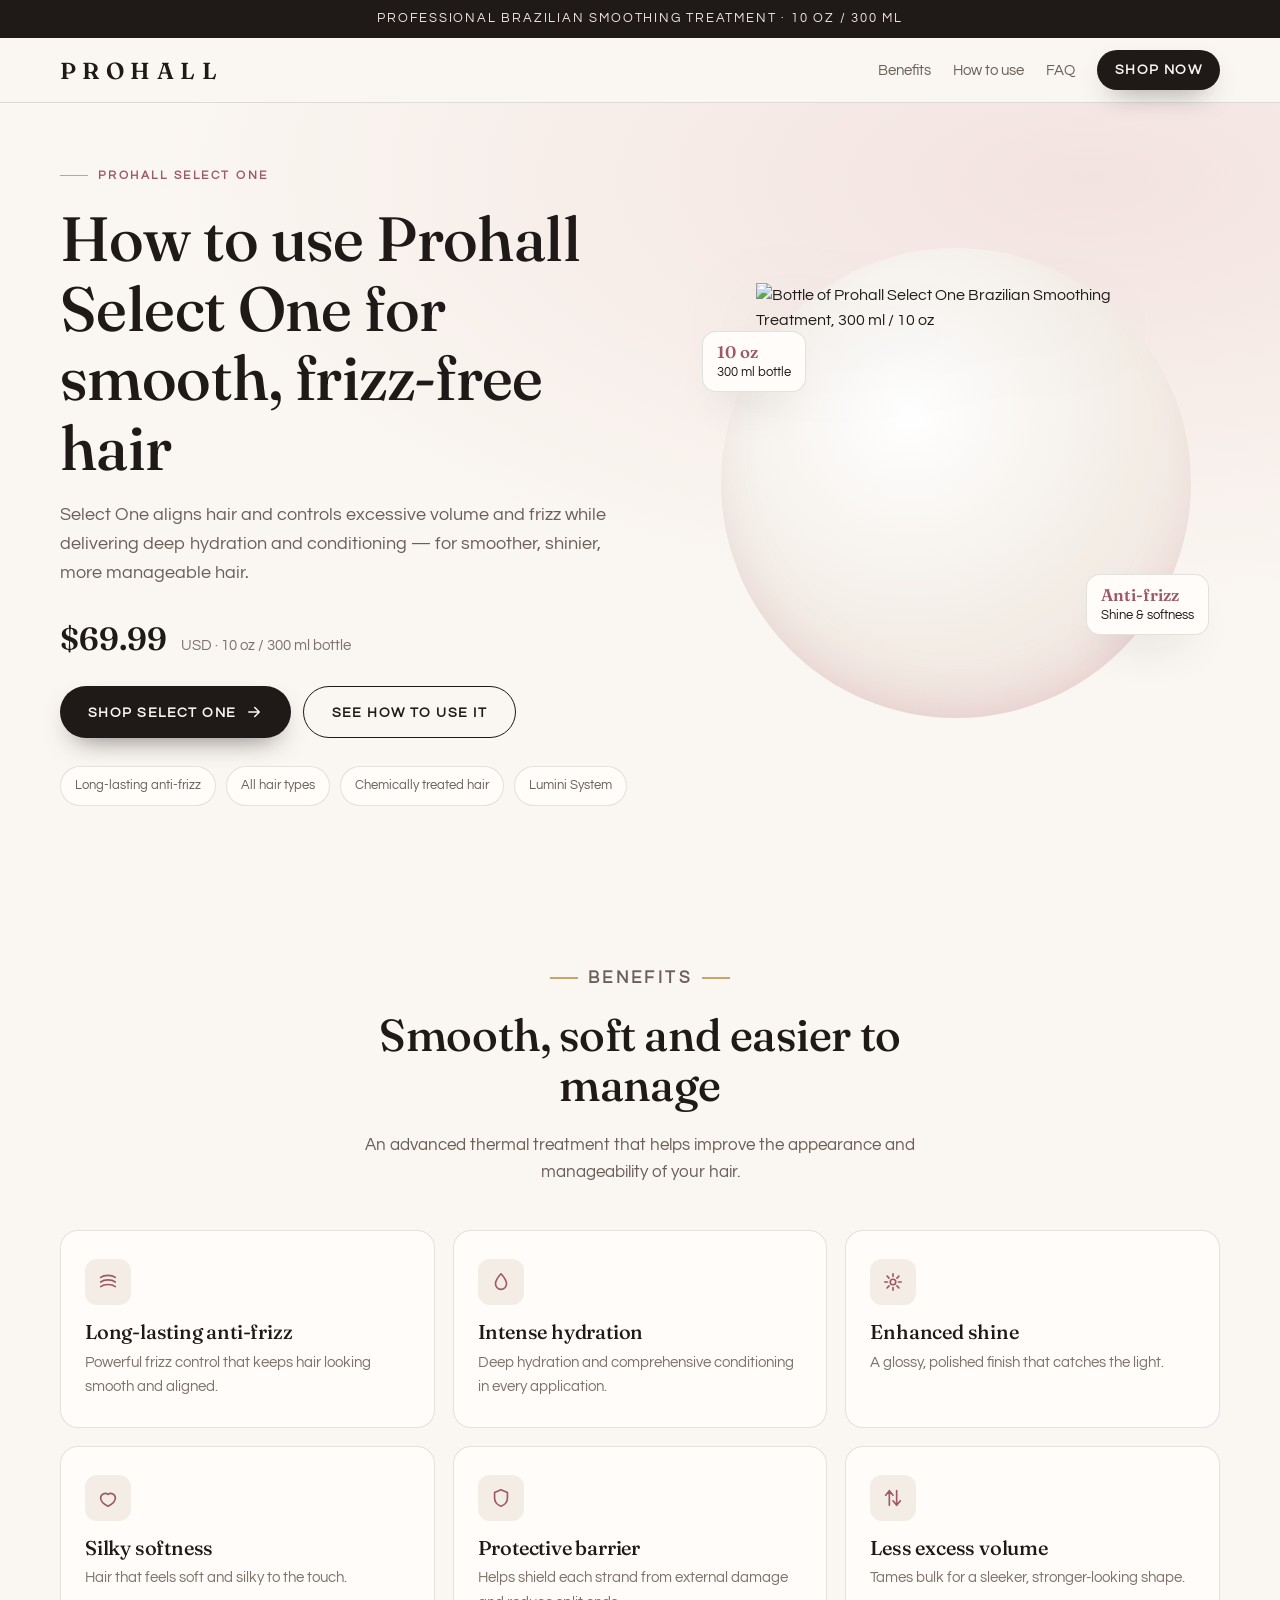
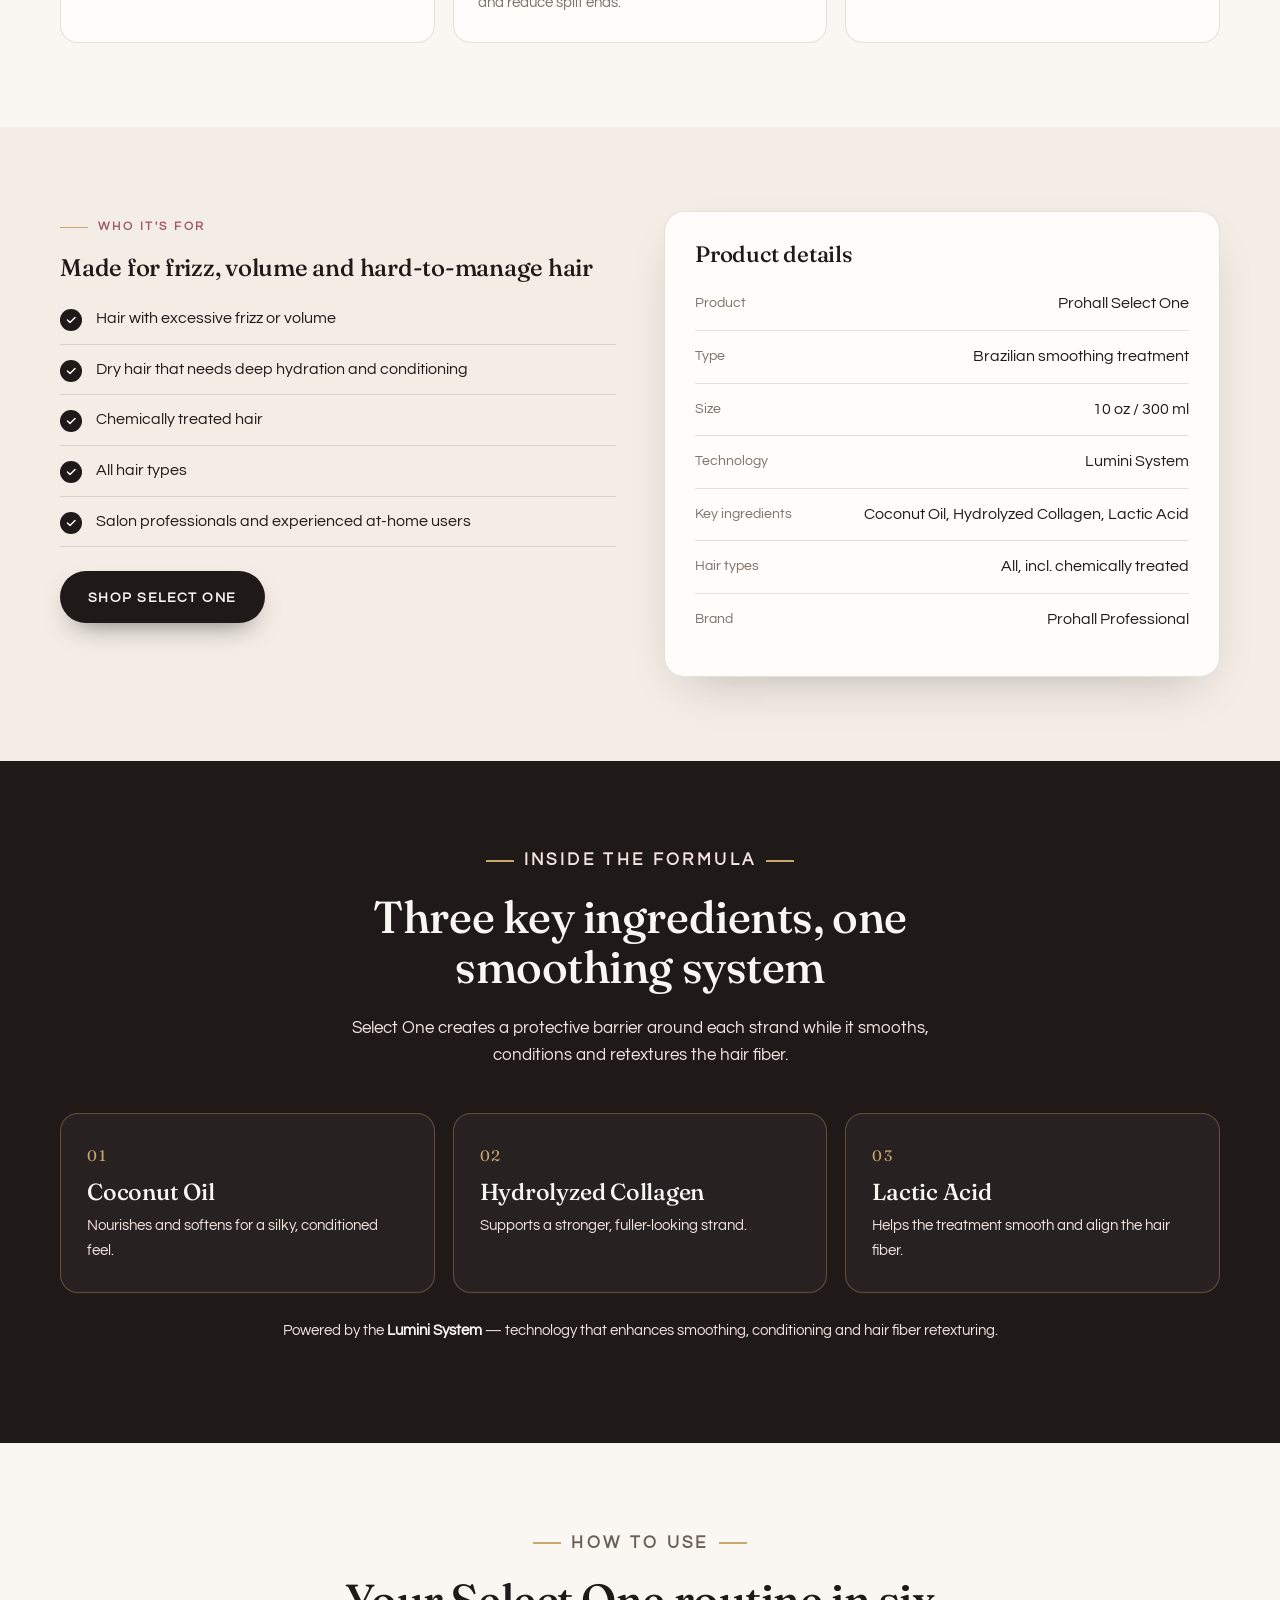
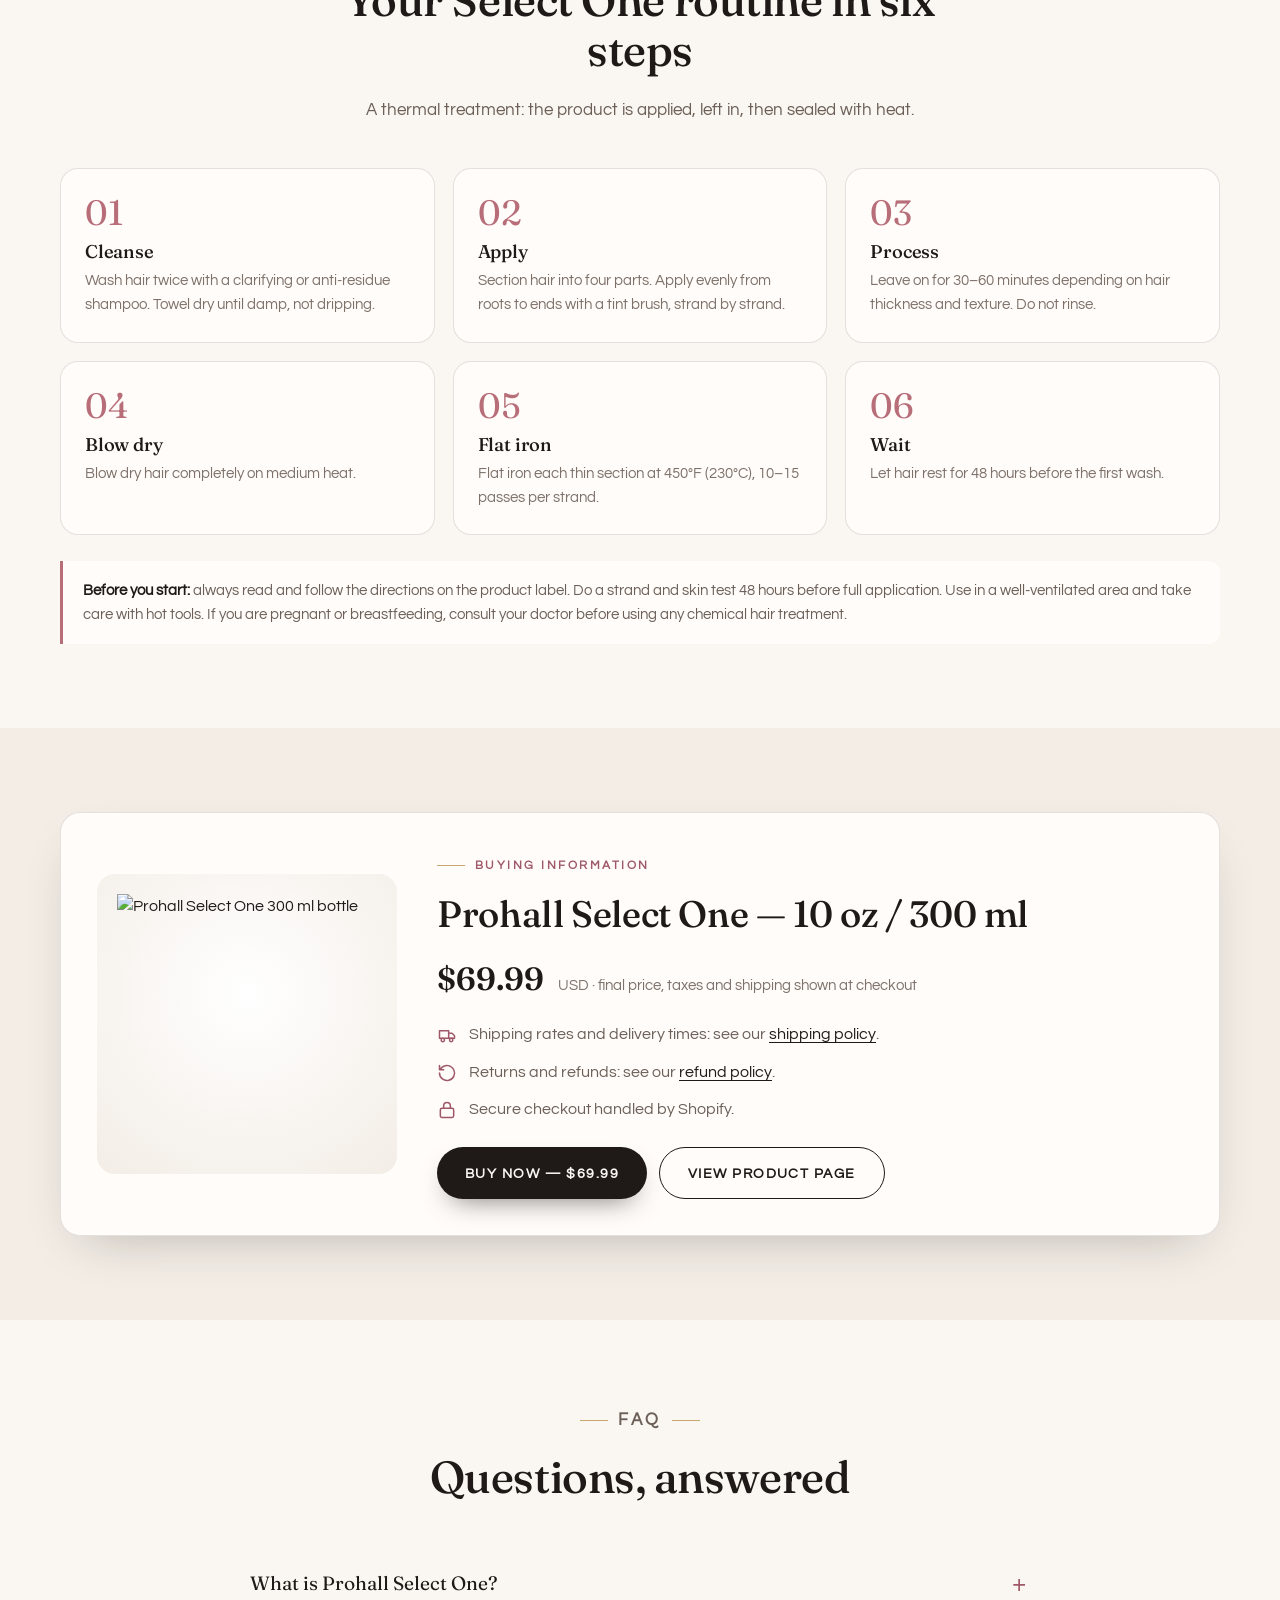
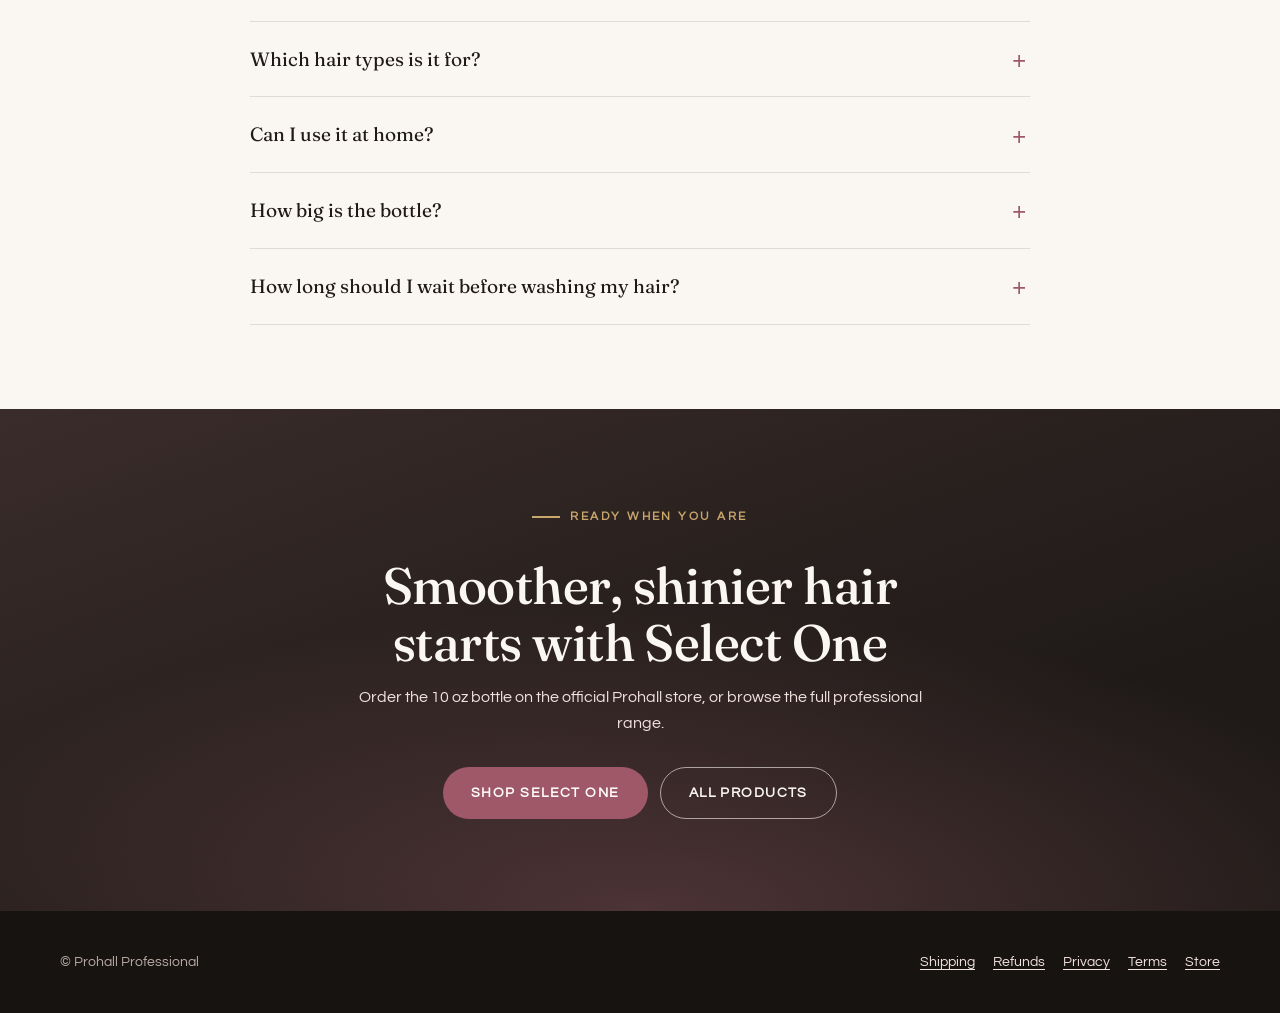
==== select-one/v1/b/index.html @ 4e87264a "Add Prohall Select One A/B landing pages (v1) Co-Authored-By: Claude Opus 5.5 <noreply@anthropic.com" ====
<!doctype html>
<html lang="en">
<head>
  <meta charset="utf-8">
  <meta name="viewport" content="width=device-width, initial-scale=1">
  <!-- VERSION B — headline test. Only the <title> and <h1> differ from version A. -->
  <title>How to Use Prohall Select One | Brazilian Smoothing Treatment 10 oz</title>
  <meta name="description" content="Prohall Select One Brazilian Smoothing Treatment 10 oz (300 ml). Controls frizz and excess volume with deep hydration. Suitable for all hair types, including chemically treated hair.">
  <meta name="robots" content="noindex">
  <link rel="preconnect" href="https://fonts.googleapis.com">
  <link rel="preconnect" href="https://fonts.gstatic.com" crossorigin>
  <link rel="stylesheet" href="https://fonts.googleapis.com/css2?family=Fraunces:ital,opsz,wght@0,9..144,400..700;1,9..144,400..700&family=Questrial&display=swap">
  <link rel="preload" as="image" href="https://cdn.shopify.com/s/files/1/0581/4065/5793/files/select-one-300ml-02.png?v=1778501764&width=900">
  <link rel="stylesheet" href="/select-one/v1/assets/styles.css">
</head>
<body>
  <a class="skip" href="#main">Skip to content</a>

  <div class="announce">Professional Brazilian smoothing treatment &middot; 10 oz / 300 ml</div>

  <header class="site-header">
    <div class="wrap">
      <span class="logo" aria-label="Prohall">PROHALL</span>
      <nav class="header-links" aria-label="Page">
        <a class="hide-sm" href="#benefits">Benefits</a>
        <a class="hide-sm" href="#how-to-use">How to use</a>
        <a class="hide-sm" href="#faq">FAQ</a>
        <a class="btn btn-primary" href="https://shop.prohall.ai/products/prohall-select-one">Shop now</a>
      </nav>
    </div>
  </header>

  <main id="main">

    <!-- ============ HERO ============ -->
    <section class="hero" aria-labelledby="hero-title">
      <div class="wrap hero-grid">
        <div>
          <p class="eyebrow">Prohall Select One</p>
          <h1 id="hero-title">How to use Prohall Select One for smooth, frizz-free hair</h1>
          <p class="hero-lede">Select One aligns hair and controls excessive volume and frizz while delivering deep hydration and conditioning — for smoother, shinier, more manageable hair.</p>

          <div class="price-row">
            <span class="price">$69.99</span>
            <span class="price-note">USD &middot; 10 oz / 300 ml bottle</span>
          </div>

          <div class="cta-row">
            <a class="btn btn-primary" href="https://shop.prohall.ai/products/prohall-select-one">
              Shop Select One
              <svg viewBox="0 0 24 24" fill="none" stroke="currentColor" stroke-width="2" stroke-linecap="round" stroke-linejoin="round" aria-hidden="true"><path d="M5 12h14M13 6l6 6-6 6"/></svg>
            </a>
            <a class="btn btn-ghost" href="#how-to-use">See how to use it</a>
          </div>

          <ul class="chips" aria-label="Product highlights">
            <li>Long-lasting anti-frizz</li>
            <li>All hair types</li>
            <li>Chemically treated hair</li>
            <li>Lumini System</li>
          </ul>
        </div>

        <div class="hero-visual">
          <div class="halo" aria-hidden="true"></div>
          <img src="https://cdn.shopify.com/s/files/1/0581/4065/5793/files/select-one-300ml-02.png?v=1778501764&width=900"
               width="800" height="800"
               alt="Bottle of Prohall Select One Brazilian Smoothing Treatment, 300 ml / 10 oz">
          <div class="float-tag t1" aria-hidden="true"><strong>10 oz</strong>300 ml bottle</div>
          <div class="float-tag t2" aria-hidden="true"><strong>Anti-frizz</strong>Shine &amp; softness</div>
        </div>
      </div>
    </section>

    <!-- ============ BENEFITS ============ -->
    <section class="section" id="benefits" aria-labelledby="benefits-title">
      <div class="wrap">
        <div class="section-head center">
          <p class="eyebrow">Benefits</p>
          <h2 id="benefits-title">Smooth, soft and easier to manage</h2>
          <p>An advanced thermal treatment that helps improve the appearance and manageability of your hair.</p>
        </div>

        <div class="benefits">
          <article class="benefit">
            <div class="icon"><svg viewBox="0 0 24 24" fill="none" stroke="currentColor" stroke-width="1.8" stroke-linecap="round" stroke-linejoin="round" aria-hidden="true"><path d="M4 7c4-3 12-3 16 0M4 12c4-3 12-3 16 0M4 17c4-3 12-3 16 0"/></svg></div>
            <h3>Long-lasting anti-frizz</h3>
            <p>Powerful frizz control that keeps hair looking smooth and aligned.</p>
          </article>
          <article class="benefit">
            <div class="icon"><svg viewBox="0 0 24 24" fill="none" stroke="currentColor" stroke-width="1.8" stroke-linecap="round" stroke-linejoin="round" aria-hidden="true"><path d="M12 3s6 6.5 6 11a6 6 0 0 1-12 0c0-4.5 6-11 6-11z"/></svg></div>
            <h3>Intense hydration</h3>
            <p>Deep hydration and comprehensive conditioning in every application.</p>
          </article>
          <article class="benefit">
            <div class="icon"><svg viewBox="0 0 24 24" fill="none" stroke="currentColor" stroke-width="1.8" stroke-linecap="round" stroke-linejoin="round" aria-hidden="true"><path d="M12 3v3M12 18v3M3 12h3M18 12h3M5.6 5.6l2.1 2.1M16.3 16.3l2.1 2.1M5.6 18.4l2.1-2.1M16.3 7.7l2.1-2.1"/><circle cx="12" cy="12" r="3"/></svg></div>
            <h3>Enhanced shine</h3>
            <p>A glossy, polished finish that catches the light.</p>
          </article>
          <article class="benefit">
            <div class="icon"><svg viewBox="0 0 24 24" fill="none" stroke="currentColor" stroke-width="1.8" stroke-linecap="round" stroke-linejoin="round" aria-hidden="true"><path d="M20 12c0 5-8 9-8 9s-8-4-8-9a5 5 0 0 1 8-4 5 5 0 0 1 8 4z"/></svg></div>
            <h3>Silky softness</h3>
            <p>Hair that feels soft and silky to the touch.</p>
          </article>
          <article class="benefit">
            <div class="icon"><svg viewBox="0 0 24 24" fill="none" stroke="currentColor" stroke-width="1.8" stroke-linecap="round" stroke-linejoin="round" aria-hidden="true"><path d="M12 3l7 3v6c0 4.5-3 7.5-7 9-4-1.5-7-4.5-7-9V6z"/></svg></div>
            <h3>Protective barrier</h3>
            <p>Helps shield each strand from external damage and reduce split ends.</p>
          </article>
          <article class="benefit">
            <div class="icon"><svg viewBox="0 0 24 24" fill="none" stroke="currentColor" stroke-width="1.8" stroke-linecap="round" stroke-linejoin="round" aria-hidden="true"><path d="M8 4v16M16 4v16M4 9l4-5 4 5M12 15l4 5 4-5"/></svg></div>
            <h3>Less excess volume</h3>
            <p>Tames bulk for a sleeker, stronger-looking shape.</p>
          </article>
        </div>
      </div>
    </section>

    <!-- ============ WHO IT'S FOR + SPEC ============ -->
    <section class="section section-alt" id="details" aria-labelledby="details-title">
      <div class="wrap split">
        <div>
          <p class="eyebrow">Who it's for</p>
          <h2 id="details-title">Made for frizz, volume and hard-to-manage hair</h2>
          <ul class="ticks">
            <li>Hair with excessive frizz or volume</li>
            <li>Dry hair that needs deep hydration and conditioning</li>
            <li>Chemically treated hair</li>
            <li>All hair types</li>
            <li>Salon professionals and experienced at-home users</li>
          </ul>
          <a class="btn btn-primary" href="https://shop.prohall.ai/products/prohall-select-one">Shop Select One</a>
        </div>

        <aside class="spec" aria-label="Product details">
          <h3>Product details</h3>
          <dl>
            <dt>Product</dt><dd>Prohall Select One</dd>
            <dt>Type</dt><dd>Brazilian smoothing treatment</dd>
            <dt>Size</dt><dd>10 oz / 300 ml</dd>
            <dt>Technology</dt><dd>Lumini System</dd>
            <dt>Key ingredients</dt><dd>Coconut Oil, Hydrolyzed Collagen, Lactic Acid</dd>
            <dt>Hair types</dt><dd>All, incl. chemically treated</dd>
            <dt>Brand</dt><dd>Prohall Professional</dd>
          </dl>
        </aside>
      </div>
    </section>

    <!-- ============ INGREDIENTS ============ -->
    <section class="section section-dark" id="ingredients" aria-labelledby="ingredients-title">
      <div class="wrap">
        <div class="section-head center">
          <p class="eyebrow">Inside the formula</p>
          <h2 id="ingredients-title">Three key ingredients, one smoothing system</h2>
          <p>Select One creates a protective barrier around each strand while it smooths, conditions and retextures the hair fiber.</p>
        </div>
        <div class="ingredients">
          <article class="ingredient">
            <span class="num">01</span>
            <h3>Coconut Oil</h3>
            <p>Nourishes and softens for a silky, conditioned feel.</p>
          </article>
          <article class="ingredient">
            <span class="num">02</span>
            <h3>Hydrolyzed Collagen</h3>
            <p>Supports a stronger, fuller-looking strand.</p>
          </article>
          <article class="ingredient">
            <span class="num">03</span>
            <h3>Lactic Acid</h3>
            <p>Helps the treatment smooth and align the hair fiber.</p>
          </article>
        </div>
        <p class="lumini">Powered by the <strong>Lumini System</strong> — technology that enhances smoothing, conditioning and hair fiber retexturing.</p>
      </div>
    </section>

    <!-- ============ HOW TO USE ============ -->
    <section class="section" id="how-to-use" aria-labelledby="howto-title">
      <div class="wrap">
        <div class="section-head center">
          <p class="eyebrow">How to use</p>
          <h2 id="howto-title">Your Select One routine in six steps</h2>
          <p>A thermal treatment: the product is applied, left in, then sealed with heat.</p>
        </div>
        <ol class="steps">
          <li><h3>Cleanse</h3><p>Wash hair twice with a clarifying or anti-residue shampoo. Towel dry until damp, not dripping.</p></li>
          <li><h3>Apply</h3><p>Section hair into four parts. Apply evenly from roots to ends with a tint brush, strand by strand.</p></li>
          <li><h3>Process</h3><p>Leave on for 30–60 minutes depending on hair thickness and texture. Do not rinse.</p></li>
          <li><h3>Blow dry</h3><p>Blow dry hair completely on medium heat.</p></li>
          <li><h3>Flat iron</h3><p>Flat iron each thin section at 450°F (230°C), 10–15 passes per strand.</p></li>
          <li><h3>Wait</h3><p>Let hair rest for 48 hours before the first wash.</p></li>
        </ol>
        <div class="note">
          <strong>Before you start:</strong> always read and follow the directions on the product label. Do a strand and skin test 48 hours before full application. Use in a well-ventilated area and take care with hot tools. If you are pregnant or breastfeeding, consult your doctor before using any chemical hair treatment.
        </div>
      </div>
    </section>

    <!-- ============ BUYING INFORMATION ============ -->
    <section class="section section-alt" id="buy" aria-labelledby="buy-title">
      <div class="wrap">
        <div class="buy-card">
          <div class="pack">
            <img src="https://cdn.shopify.com/s/files/1/0581/4065/5793/files/select-one-300ml-02.png?v=1778501764&width=600"
                 width="600" height="600" loading="lazy"
                 alt="Prohall Select One 300 ml bottle">
          </div>
          <div>
            <p class="eyebrow">Buying information</p>
            <h2 id="buy-title">Prohall Select One — 10 oz / 300 ml</h2>
            <div class="price-row" style="margin:6px 0 4px">
              <span class="price">$69.99</span>
              <span class="price-note">USD &middot; final price, taxes and shipping shown at checkout</span>
            </div>
            <ul class="info-list">
              <li>
                <svg viewBox="0 0 24 24" fill="none" stroke="currentColor" stroke-width="1.8" stroke-linecap="round" stroke-linejoin="round" aria-hidden="true"><path d="M3 7h11v9H3zM14 10h4l3 3v3h-7"/><circle cx="7" cy="18" r="2"/><circle cx="17" cy="18" r="2"/></svg>
                <span>Shipping rates and delivery times: see our <a href="https://shop.prohall.ai/policies/shipping-policy">shipping policy</a>.</span>
              </li>
              <li>
                <svg viewBox="0 0 24 24" fill="none" stroke="currentColor" stroke-width="1.8" stroke-linecap="round" stroke-linejoin="round" aria-hidden="true"><path d="M3 12a9 9 0 1 0 3-6.7L3 8M3 3v5h5"/></svg>
                <span>Returns and refunds: see our <a href="https://shop.prohall.ai/policies/refund-policy">refund policy</a>.</span>
              </li>
              <li>
                <svg viewBox="0 0 24 24" fill="none" stroke="currentColor" stroke-width="1.8" stroke-linecap="round" stroke-linejoin="round" aria-hidden="true"><rect x="4" y="10" width="16" height="11" rx="2"/><path d="M8 10V7a4 4 0 0 1 8 0v3"/></svg>
                <span>Secure checkout handled by Shopify.</span>
              </li>
            </ul>
            <div class="cta-row">
              <a class="btn btn-primary" href="https://shop.prohall.ai/cart/44396030230705:1">Buy now — $69.99</a>
              <a class="btn btn-ghost" href="https://shop.prohall.ai/products/prohall-select-one">View product page</a>
            </div>
          </div>
        </div>
      </div>
    </section>

    <!-- ============ FAQ ============ -->
    <section class="section" id="faq" aria-labelledby="faq-title">
      <div class="wrap">
        <div class="section-head center">
          <p class="eyebrow">FAQ</p>
          <h2 id="faq-title">Questions, answered</h2>
        </div>
        <div class="faq">
          <details>
            <summary>What is Prohall Select One?</summary>
            <p>Select One is a professional Brazilian smoothing treatment from Prohall Professional. It aligns hair and controls excessive volume and frizz while delivering deep hydration and conditioning, using the Lumini System with Coconut Oil, Hydrolyzed Collagen and Lactic Acid.</p>
          </details>
          <details>
            <summary>Which hair types is it for?</summary>
            <p>Select One is suitable for all hair types, including chemically treated hair.</p>
          </details>
          <details>
            <summary>Can I use it at home?</summary>
            <p>Select One is designed for salon professionals, and it can also be applied at home with proper technique. Follow the label directions carefully and use a flat iron you are comfortable with.</p>
          </details>
          <details>
            <summary>How big is the bottle?</summary>
            <p>Each bottle contains 10 oz (300 ml).</p>
          </details>
          <details>
            <summary>How long should I wait before washing my hair?</summary>
            <p>Let your hair rest for 48 hours after the treatment before the first wash.</p>
          </details>
        </div>
      </div>
    </section>

    <!-- ============ FINAL ACTION ============ -->
    <section class="final" aria-labelledby="final-title">
      <div class="wrap">
        <p class="eyebrow">Ready when you are</p>
        <h2 id="final-title">Smoother, shinier hair starts with Select One</h2>
        <p>Order the 10 oz bottle on the official Prohall store, or browse the full professional range.</p>
        <div class="cta-row">
          <a class="btn btn-gold" href="https://shop.prohall.ai/products/prohall-select-one">Shop Select One</a>
          <a class="btn btn-ghost" href="https://shop.prohall.ai/collections/all">All products</a>
        </div>
      </div>
    </section>
  </main>

  <footer class="site-footer">
    <div class="wrap">
      <span>&copy; Prohall Professional</span>
      <nav aria-label="Store policies">
        <a href="https://shop.prohall.ai/policies/shipping-policy">Shipping</a>
        <a href="https://shop.prohall.ai/policies/refund-policy">Refunds</a>
        <a href="https://shop.prohall.ai/policies/privacy-policy">Privacy</a>
        <a href="https://shop.prohall.ai/policies/terms-of-service">Terms</a>
        <a href="https://shop.prohall.ai/">Store</a>
      </nav>
    </div>
  </footer>

  <div class="sticky-buy">
    <span class="s-name"><strong>Select One</strong>$69.99 &middot; 10 oz</span>
    <a class="btn btn-primary" href="https://shop.prohall.ai/products/prohall-select-one">Shop now</a>
  </div>

  <!-- Split tracking: replace this tag with the EXACT one copied from
       Split -> New run -> Install tracking. Same tag on A and B. -->
  <script defer src="https://YOUR-TOOL-DOMAIN/external-landing.js"
    data-split-experiment="EXPERIMENT-ID-FROM-DASHBOARD"
    data-split-storefront="shop.prohall.ai"></script>
</body>
</html>
---- select-one/v1/assets/styles.css ----
/* Prohall Select One — shared layout for versions A and B.
   Both pages load this same file so only the headline differs. */

:root {
  /* Tokens matched to the live shop.prohall.ai theme ("Blush & Champagne", lux-tokens.css) */
  --ivory: #FAF6F1;      /* --lux-canvas   */
  --cream: #F3EDE6;      /* --lux-canvas-2 */
  --sand: #F3E3E0;       /* --lux-blush    */
  --espresso: #1F1A18;   /* --lux-ink      */
  --cocoa: #6B5F58;      /* --lux-ink-soft */
  --muted: #7d716a;
  --gold: #B76E79;       /* --lux-rose (primary accent) */
  --gold-deep: #9E5867;  /* --lux-rose-deep */
  --champagne: #C9A66B;  /* --lux-gold, used sparingly */
  --line: rgba(31, 26, 24, .12);
  --white: #FFFCF9;      /* --lux-card */
  --radius: 18px;        /* theme card radius */
  --radius-lg: 20px;     /* theme media radius */
  --shadow: 0 20px 50px -24px rgba(31, 26, 24, .3);
  --ease: cubic-bezier(.16, 1, .3, 1);
  --serif: "Fraunces", "Cormorant Garamond", Georgia, "Times New Roman", serif;
  --sans: "Questrial", -apple-system, BlinkMacSystemFont, "Segoe UI", Roboto, Arial, sans-serif;
  --wrap: 1200px;        /* theme page width */
}

*, *::before, *::after { box-sizing: border-box; }
html { scroll-behavior: smooth; -webkit-text-size-adjust: 100%; }
@media (prefers-reduced-motion: reduce) { html { scroll-behavior: auto; } * { transition: none !important; animation: none !important; } }

body {
  margin: 0;
  font-family: var(--sans);
  font-size: 16px;
  line-height: 1.6;
  color: var(--espresso);
  background: var(--ivory);
  -webkit-font-smoothing: antialiased;
}

img { max-width: 100%; height: auto; display: block; }
a { color: inherit; }
h1, h2, h3 { font-family: var(--serif); font-weight: 500; line-height: 1.12; margin: 0 0 .5em; letter-spacing: -.01em; }
p { margin: 0 0 1em; }

.wrap { width: 100%; max-width: var(--wrap); margin: 0 auto; padding: 0 20px; }

.skip { position: absolute; left: -9999px; top: 0; background: var(--espresso); color: var(--white); padding: 10px 16px; z-index: 100; }
.skip:focus { left: 12px; top: 12px; }

:focus-visible { outline: 3px solid var(--gold); outline-offset: 3px; border-radius: 6px; }

/* ---------- Buttons ---------- */
.btn {
  display: inline-flex; align-items: center; justify-content: center; gap: .55em;
  min-height: 52px; padding: 0 28px;
  border-radius: 999px;
  font-weight: 600; font-size: .9rem; letter-spacing: .1em; text-transform: uppercase;
  text-decoration: none;
  transition: transform .35s var(--ease), background-color .35s var(--ease), box-shadow .35s var(--ease), color .35s var(--ease);
}
.btn:hover { transform: translateY(-1px); }
.btn-primary { background: var(--espresso); color: var(--ivory); box-shadow: 0 12px 28px -14px rgba(31, 26, 24, .7); }
.btn-primary:hover { background: var(--gold-deep); }
.btn-ghost { background: transparent; color: var(--espresso); border: 1.5px solid var(--espresso); }
.btn-ghost:hover { background: var(--espresso); color: var(--ivory); }
.btn-gold { background: var(--gold-deep); color: var(--white); }
.btn-gold:hover { background: #874a57; }
.btn svg { width: 18px; height: 18px; flex: none; }

/* ---------- Announcement + header ---------- */
.announce {
  background: var(--espresso); color: var(--sand);
  text-align: center; font-size: .8rem; letter-spacing: .14em; text-transform: uppercase;
  padding: 9px 16px;
}
.site-header { border-bottom: 1px solid var(--line); background: rgba(250, 246, 241, .92); backdrop-filter: blur(8px); position: sticky; top: 0; z-index: 20; }
.site-header .wrap { display: flex; align-items: center; justify-content: space-between; height: 64px; }
.logo { font-family: var(--serif); font-size: 1.45rem; letter-spacing: .28em; text-decoration: none; font-weight: 600; }
.header-links { display: flex; align-items: center; gap: 22px; font-size: .92rem; }
.header-links a { text-decoration: none; color: var(--cocoa); }
.header-links a:hover { color: var(--espresso); text-decoration: underline; text-underline-offset: 4px; }
.header-links .btn { min-height: 40px; padding: 0 18px; font-size: .88rem; color: var(--ivory); }
.header-links .btn:hover { color: var(--ivory); text-decoration: none; }
@media (max-width: 640px) { .header-links .hide-sm { display: none; } }

/* ---------- Hero ---------- */
.hero { position: relative; overflow: hidden; padding: 56px 0 72px; background: radial-gradient(120% 90% at 85% 10%, #F3E3E0 0%, rgba(243, 227, 224, 0) 60%), var(--ivory); }
.hero-grid { display: grid; grid-template-columns: 1.05fr .95fr; gap: 48px; align-items: center; }
.eyebrow { display: inline-flex; align-items: center; gap: 10px; font-size: .78rem; letter-spacing: .2em; text-transform: uppercase; color: var(--gold-deep); font-weight: 600; margin-bottom: 18px; }
.eyebrow::before { content: ""; width: 28px; height: 1.5px; background: var(--champagne); }
.hero h1 { font-size: clamp(2.3rem, 5.2vw, 3.9rem); margin-bottom: 18px; }
.hero h1 em { font-style: italic; color: var(--gold-deep); }
.hero-lede { font-size: 1.12rem; color: var(--cocoa); max-width: 34em; }
.price-row { display: flex; align-items: baseline; gap: 14px; margin: 26px 0 22px; flex-wrap: wrap; }
.price { font-family: var(--serif); font-size: 2rem; font-weight: 600; }
.price-note { color: var(--muted); font-size: .92rem; }
.cta-row { display: flex; flex-wrap: wrap; gap: 12px; }
.chips { list-style: none; padding: 0; margin: 28px 0 0; display: flex; flex-wrap: wrap; gap: 10px; }
.chips li { font-size: .84rem; padding: 8px 14px; border: 1px solid var(--line); border-radius: 999px; background: var(--white); color: var(--cocoa); }

.hero-visual { position: relative; display: grid; place-items: center; }
.hero-visual .halo { position: absolute; width: min(92%, 470px); aspect-ratio: 1; border-radius: 50%; background: radial-gradient(circle at 40% 35%, #fff 0%, var(--cream) 55%, var(--sand) 100%); box-shadow: inset 0 -30px 60px -30px rgba(183, 110, 121, .3); }
.hero-visual img { position: relative; width: min(78%, 400px); filter: drop-shadow(0 30px 40px rgba(31, 26, 24, .25)); }
.float-tag { position: absolute; background: var(--white); border: 1px solid var(--line); border-radius: 14px; padding: 10px 14px; font-size: .82rem; box-shadow: var(--shadow); line-height: 1.3; }
.float-tag strong { display: block; font-family: var(--serif); font-size: 1.05rem; font-weight: 600; color: var(--gold-deep); }
.float-tag.t1 { top: 12%; left: 2%; }
.float-tag.t2 { bottom: 12%; right: 2%; }

@media (max-width: 880px) {
  .hero { padding: 36px 0 56px; }
  .hero-grid { grid-template-columns: 1fr; gap: 36px; }
  .hero-visual { order: -1; min-height: 240px; }
  .hero-visual .halo { width: min(64%, 260px); }
  .hero-visual img { width: min(46%, 200px); }
  .float-tag { padding: 7px 11px; font-size: .74rem; }
  .float-tag strong { font-size: .92rem; }
  .float-tag.t1 { top: 6%; left: 0; }
  .float-tag.t2 { bottom: 6%; right: 0; }
  .hero h1 { font-size: clamp(2rem, 8.4vw, 2.6rem); }
  .announce { font-size: .7rem; letter-spacing: .1em; }
  .cta-row .btn { flex: 1 1 100%; }
}

/* ---------- Sections ---------- */
section { scroll-margin-top: 72px; }
.section { padding: 84px 0; }
.section-alt { background: var(--cream); }
.section-dark { background: var(--espresso); color: var(--ivory); }
.section-head { max-width: 640px; margin-bottom: 44px; }
.section-head.center { margin-left: auto; margin-right: auto; text-align: center; }
.section-head.center .eyebrow::after { content: ""; width: 28px; height: 1.5px; background: var(--champagne); }
.section-dark .eyebrow, .final .eyebrow { color: var(--champagne); }
.section-head h2 { font-size: clamp(1.9rem, 3.8vw, 2.8rem); }
.section-head p { color: var(--cocoa); font-size: 1.05rem; }
.section-dark .section-head p { color: var(--sand); }
@media (max-width: 640px) { .section { padding: 60px 0; } }

/* Benefits */
.benefits { display: grid; grid-template-columns: repeat(3, 1fr); gap: 18px; }
.benefit { background: var(--white); border: 1px solid var(--line); border-radius: var(--radius); padding: 28px 24px; transition: transform .2s ease, box-shadow .2s ease; }
.benefit:hover { transform: translateY(-3px); box-shadow: var(--shadow); }
.benefit .icon { width: 46px; height: 46px; border-radius: 12px; display: grid; place-items: center; background: var(--cream); color: var(--gold-deep); margin-bottom: 16px; }
.benefit .icon svg { width: 22px; height: 22px; }
.benefit h3 { font-size: 1.25rem; margin-bottom: 6px; }
.benefit p { color: var(--muted); margin: 0; font-size: .96rem; }
@media (max-width: 880px) { .benefits { grid-template-columns: 1fr 1fr; } }
@media (max-width: 560px) { .benefits { grid-template-columns: 1fr; } }

/* Who it's for + spec */
.split { display: grid; grid-template-columns: 1fr 1fr; gap: 48px; align-items: start; }
@media (max-width: 880px) { .split { grid-template-columns: 1fr; gap: 32px; } }
.ticks { list-style: none; padding: 0; margin: 0 0 24px; }
.ticks li { position: relative; padding: 12px 0 12px 36px; border-bottom: 1px solid var(--line); }
.ticks li::before { content: ""; position: absolute; left: 0; top: 15px; width: 22px; height: 22px; border-radius: 50%; background: var(--espresso) url("data:image/svg+xml,%3Csvg xmlns='http://www.w3.org/2000/svg' viewBox='0 0 24 24' fill='none' stroke='%23FAF6F1' stroke-width='3' stroke-linecap='round' stroke-linejoin='round'%3E%3Cpath d='M5 12l5 5L20 7'/%3E%3C/svg%3E") center / 12px no-repeat; }
.spec { background: var(--white); border: 1px solid var(--line); border-radius: var(--radius-lg); padding: 30px; box-shadow: var(--shadow); }
.spec h3 { font-size: 1.4rem; }
.spec dl { margin: 0; display: grid; grid-template-columns: auto 1fr; }
.spec dt, .spec dd { padding: 13px 0; border-bottom: 1px solid var(--line); margin: 0; }
.spec dt { color: var(--muted); font-size: .9rem; padding-right: 18px; }
.spec dd { font-weight: 500; text-align: right; }
.spec dl > :nth-last-child(-n+2) { border-bottom: 0; }

/* Ingredients */
.ingredients { display: grid; grid-template-columns: repeat(3, 1fr); gap: 18px; }
.ingredient { border: 1px solid rgba(201, 166, 107, .35); border-radius: var(--radius); padding: 30px 26px; background: rgba(255, 255, 255, .04); }
.ingredient .num { font-family: var(--serif); font-size: .95rem; color: var(--champagne); letter-spacing: .1em; }
.ingredient h3 { font-size: 1.45rem; margin: 10px 0 8px; color: var(--ivory); }
.ingredient p { color: var(--sand); margin: 0; font-size: .96rem; }
.lumini { margin-top: 26px; text-align: center; color: var(--sand); font-size: .95rem; }
.lumini strong { color: var(--ivory); }
@media (max-width: 880px) { .ingredients { grid-template-columns: 1fr; } }

/* Steps */
.steps { list-style: none; counter-reset: step; padding: 0; margin: 0; display: grid; grid-template-columns: repeat(3, 1fr); gap: 18px; }
.steps li { counter-increment: step; background: var(--white); border: 1px solid var(--line); border-radius: var(--radius); padding: 26px 24px 24px; position: relative; }
.steps li::before { content: counter(step, decimal-leading-zero); font-family: var(--serif); font-size: 2.2rem; color: var(--gold); line-height: 1; display: block; margin-bottom: 12px; }
.steps h3 { font-size: 1.15rem; margin-bottom: 6px; }
.steps p { margin: 0; color: var(--muted); font-size: .95rem; }
@media (max-width: 880px) { .steps { grid-template-columns: 1fr 1fr; } }
@media (max-width: 560px) { .steps { grid-template-columns: 1fr; } }
.note { margin-top: 26px; padding: 18px 20px; border-left: 3px solid var(--gold); background: var(--white); border-radius: 0 12px 12px 0; font-size: .92rem; color: var(--cocoa); }
.note strong { color: var(--espresso); }

/* Buying info */
.buy-card { display: grid; grid-template-columns: 300px 1fr; gap: 40px; align-items: center; background: var(--white); border: 1px solid var(--line); border-radius: var(--radius-lg); padding: 36px; box-shadow: var(--shadow); }
.buy-card .pack { background: radial-gradient(circle at 50% 40%, #fff, var(--cream)); border-radius: var(--radius); padding: 20px; }
.buy-card h2 { font-size: clamp(1.7rem, 3vw, 2.3rem); }
.info-list { list-style: none; padding: 0; margin: 18px 0 24px; display: grid; gap: 12px; }
.info-list li { display: flex; gap: 12px; align-items: flex-start; color: var(--cocoa); }
.info-list svg { width: 20px; height: 20px; flex: none; color: var(--gold-deep); margin-top: 3px; }
.info-list a { color: var(--espresso); font-weight: 500; text-underline-offset: 3px; }
@media (max-width: 760px) { .buy-card { grid-template-columns: 1fr; padding: 24px; gap: 20px; } .buy-card .pack { max-width: 240px; margin: 0 auto; } }

/* FAQ */
.faq { max-width: 780px; margin: 0 auto; }
.faq details { border-bottom: 1px solid var(--line); }
.faq summary { list-style: none; cursor: pointer; padding: 22px 40px 22px 0; font-family: var(--serif); font-size: 1.2rem; position: relative; }
.faq summary::-webkit-details-marker { display: none; }
.faq summary::after { content: "+"; position: absolute; right: 4px; top: 50%; transform: translateY(-50%); font-family: var(--sans); font-size: 1.6rem; color: var(--gold-deep); transition: transform .2s ease; }
.faq details[open] summary::after { transform: translateY(-50%) rotate(45deg); }
.faq details p { color: var(--cocoa); padding-bottom: 20px; margin: 0; }

/* Final CTA */
.final { text-align: center; background: linear-gradient(160deg, #3a2c2a 0%, var(--espresso) 70%); color: var(--ivory); padding: 92px 0; position: relative; overflow: hidden; }
.final::before { content: ""; position: absolute; inset: auto -10% -60% -10%; height: 120%; background: radial-gradient(closest-side, rgba(183, 110, 121, .3), transparent); pointer-events: none; }
.final .wrap { position: relative; }
.final h2 { font-size: clamp(2rem, 4.4vw, 3.2rem); max-width: 18ch; margin: 0 auto 14px; }
.final p { color: var(--sand); max-width: 36em; margin: 0 auto 30px; }
.final .cta-row { justify-content: center; }
.final .btn-ghost { color: var(--ivory); border-color: rgba(250, 246, 241, .6); }
.final .btn-ghost:hover { background: var(--ivory); color: var(--espresso); }
@media (max-width: 560px) { .final .cta-row .btn { flex: 1 1 100%; } }

/* Footer */
.site-footer { background: #171311; color: #b9aca5; padding: 40px 0 110px; font-size: .88rem; }
.site-footer .wrap { display: flex; flex-wrap: wrap; justify-content: space-between; gap: 20px; }
.site-footer nav { display: flex; flex-wrap: wrap; gap: 18px; }
.site-footer a { color: #F3E3E0; text-underline-offset: 3px; }
@media (min-width: 881px) { .site-footer { padding-bottom: 40px; } }

/* Sticky mobile buy bar */
.sticky-buy { position: fixed; left: 0; right: 0; bottom: 0; z-index: 30; display: none; align-items: center; gap: 12px; padding: 12px 16px calc(12px + env(safe-area-inset-bottom)); background: rgba(250, 246, 241, .97); border-top: 1px solid var(--line); box-shadow: 0 -10px 30px -18px rgba(31, 26, 24, .4); }
.sticky-buy .s-name { flex: 1; line-height: 1.25; font-size: .9rem; }
.sticky-buy .s-name strong { display: block; font-family: var(--serif); font-size: 1rem; }
.sticky-buy .btn { min-height: 46px; padding: 0 22px; }
@media (max-width: 880px) { .sticky-buy { display: flex; } }
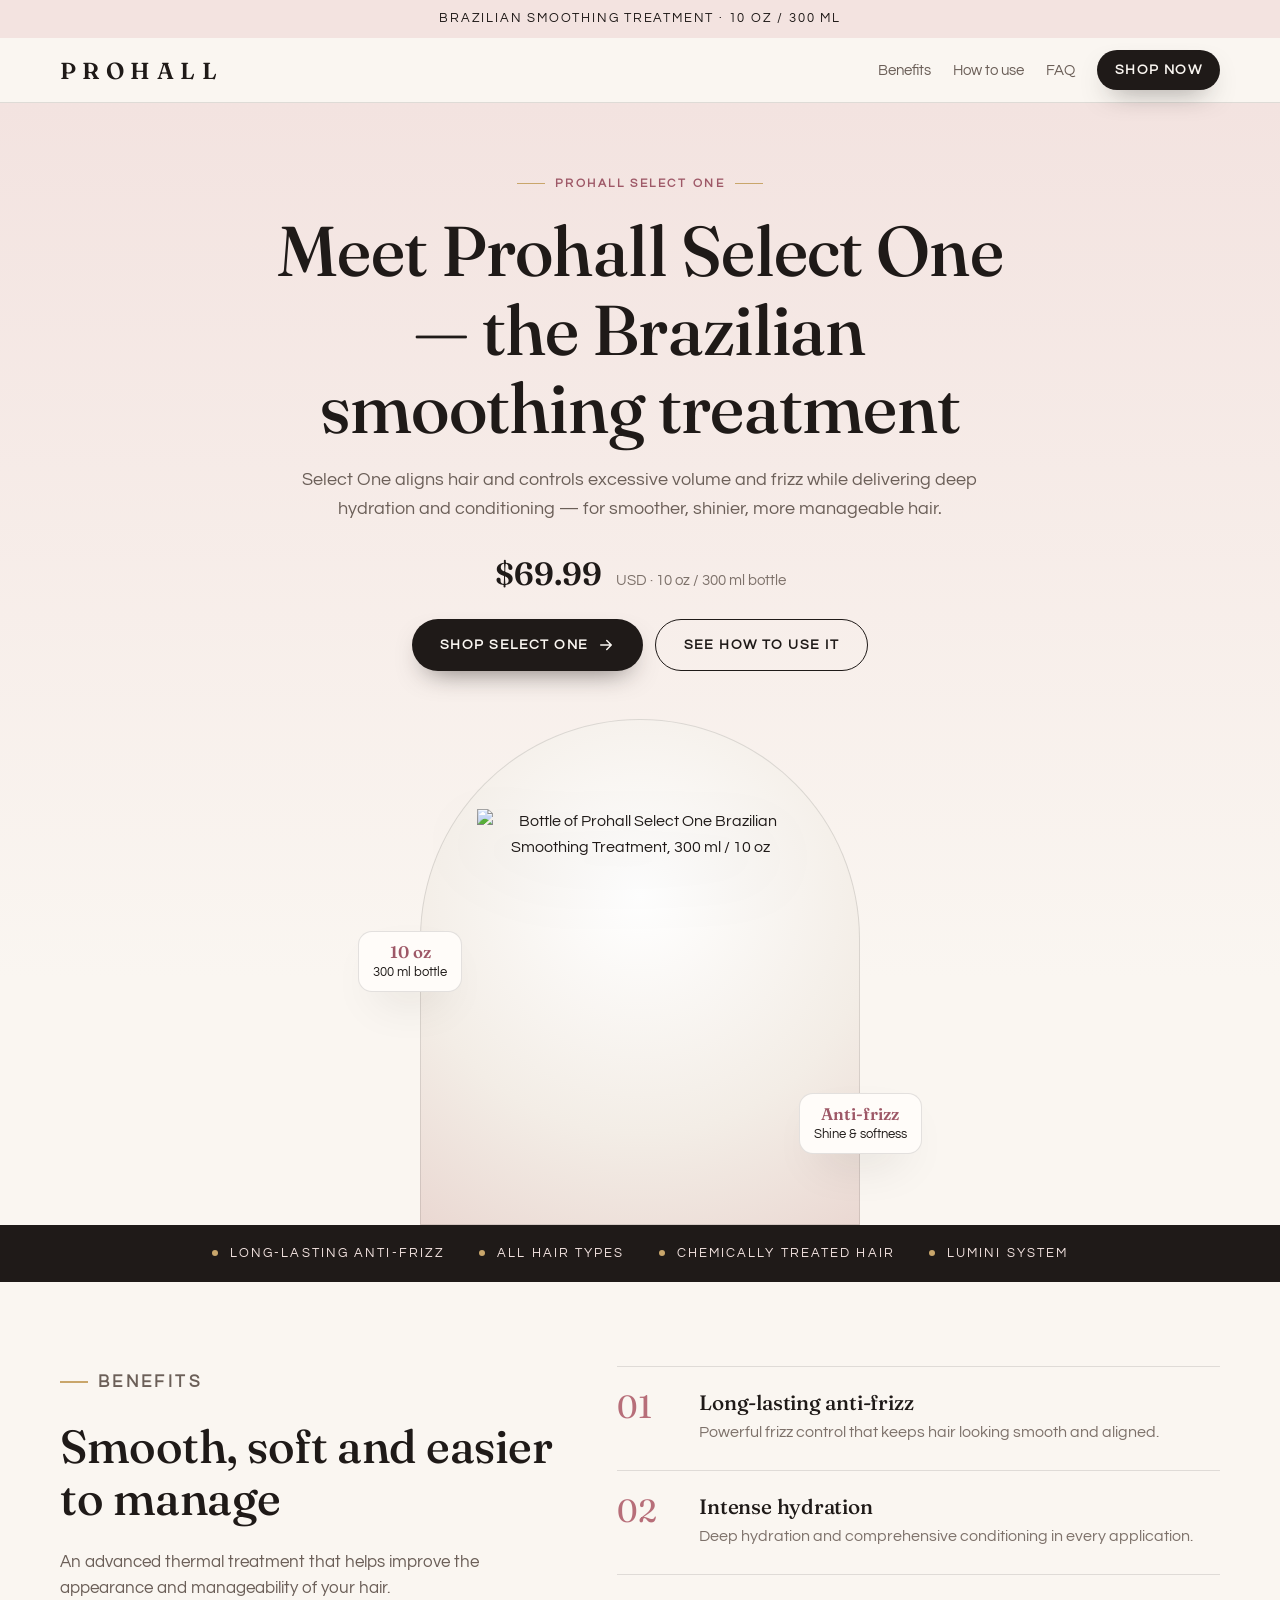
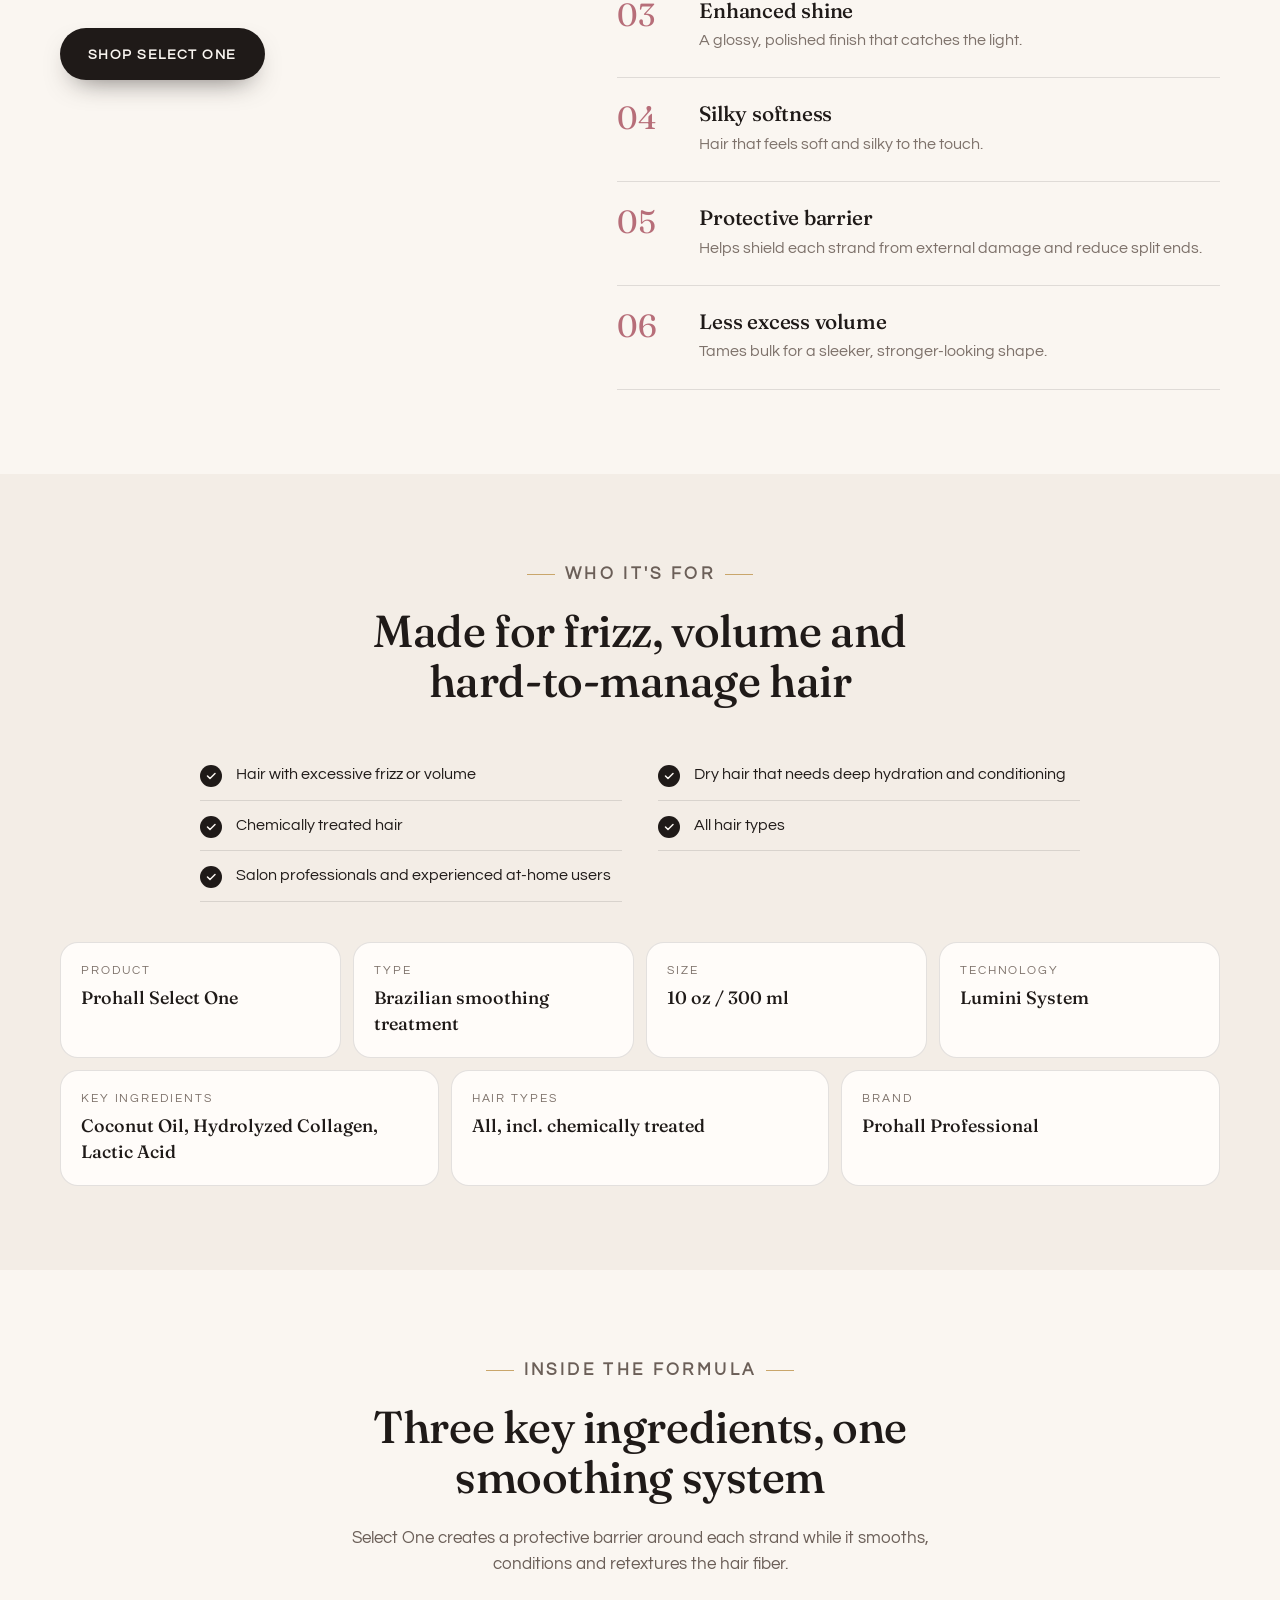
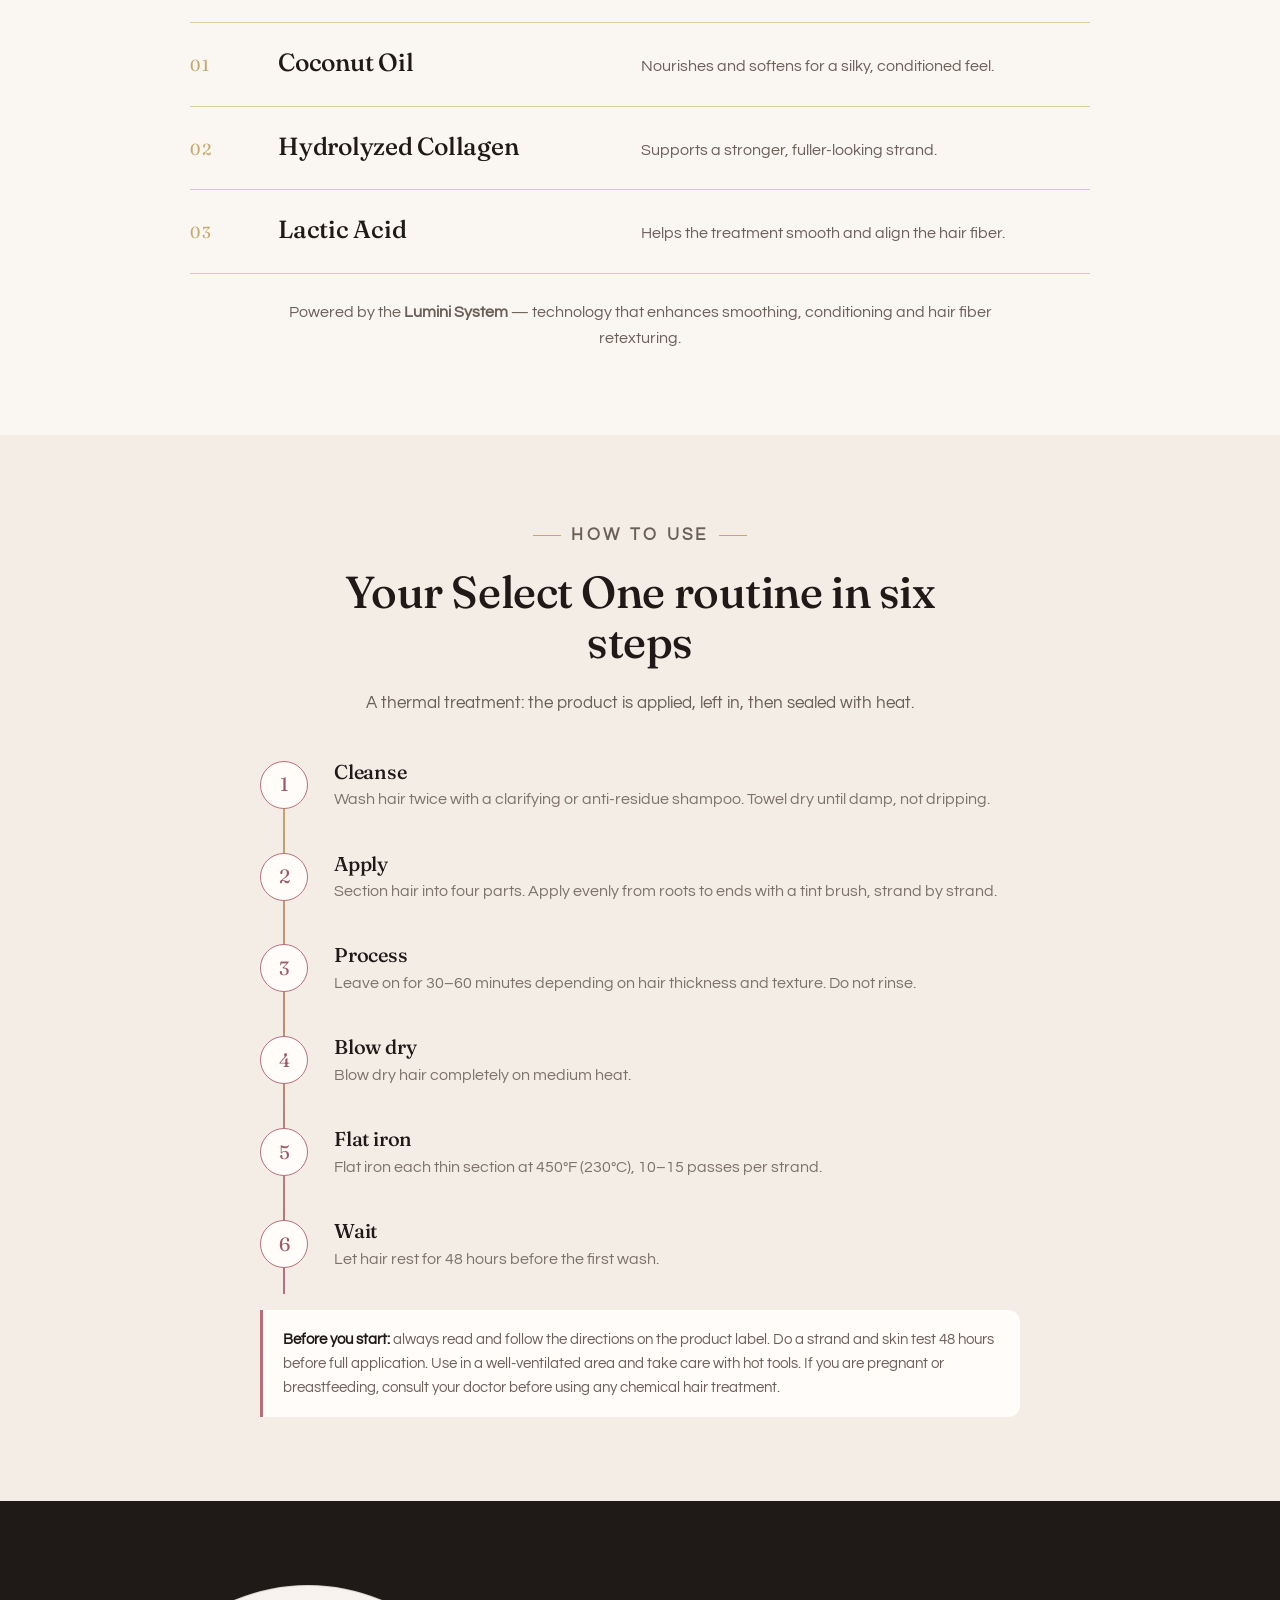
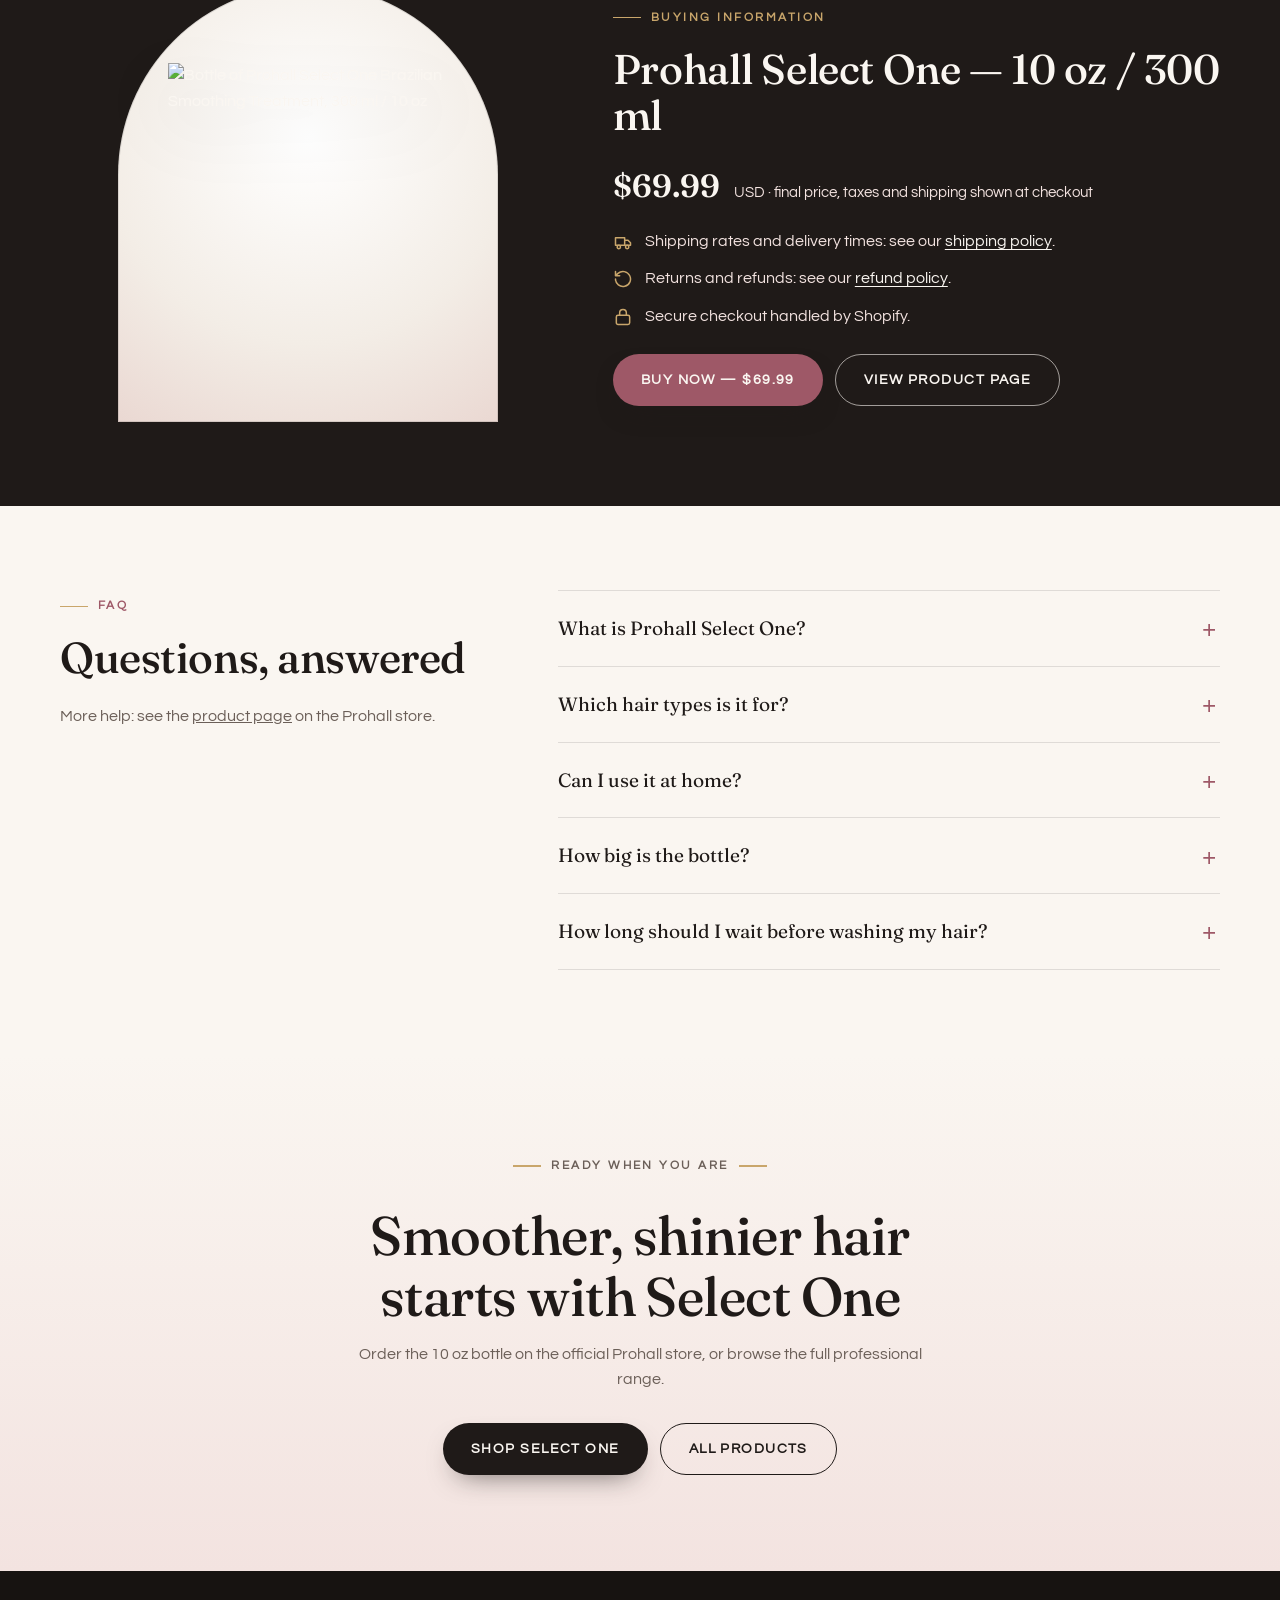
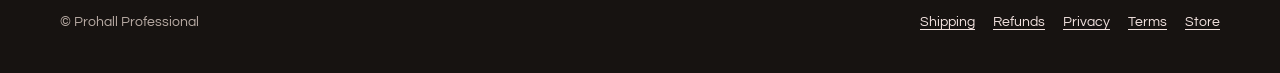
==== commit 44c766d1: "Switch to a layout A/B test with a new editorial design for B Version B now has its own layout (cent" ====
--- a/select-one/v1/b/index.html
+++ b/select-one/v1/b/index.html
@@ -3,20 +3,21 @@
 <head>
   <meta charset="utf-8">
   <meta name="viewport" content="width=device-width, initial-scale=1">
-  <!-- VERSION B — headline test. Only the <title> and <h1> differ from version A. -->
-  <title>How to Use Prohall Select One | Brazilian Smoothing Treatment 10 oz</title>
+  <!-- VERSION B — layout test. Same headline, copy, photos and offer as version A; only the layout differs. -->
+  <title>Meet Prohall Select One | Brazilian Smoothing Treatment 10 oz</title>
   <meta name="description" content="Prohall Select One Brazilian Smoothing Treatment 10 oz (300 ml). Controls frizz and excess volume with deep hydration. Suitable for all hair types, including chemically treated hair.">
   <meta name="robots" content="noindex">
   <link rel="preconnect" href="https://fonts.googleapis.com">
   <link rel="preconnect" href="https://fonts.gstatic.com" crossorigin>
   <link rel="stylesheet" href="https://fonts.googleapis.com/css2?family=Fraunces:ital,opsz,wght@0,9..144,400..700;1,9..144,400..700&family=Questrial&display=swap">
   <link rel="preload" as="image" href="https://cdn.shopify.com/s/files/1/0581/4065/5793/files/select-one-300ml-02.png?v=1778501764&width=900">
-  <link rel="stylesheet" href="/select-one/v1/assets/styles.css">
+  <link rel="stylesheet" href="../assets/styles.css">
+  <link rel="stylesheet" href="../assets/styles-b.css">
 </head>
-<body>
+<body class="b">
   <a class="skip" href="#main">Skip to content</a>
 
-  <div class="announce">Professional Brazilian smoothing treatment &middot; 10 oz / 300 ml</div>
+  <div class="announce b-announce">Brazilian smoothing treatment · 10 oz / 300 ml</div>
 
   <header class="site-header">
     <div class="wrap">
@@ -33,158 +34,103 @@
   <main id="main">
 
     <!-- ============ HERO ============ -->
-    <section class="hero" aria-labelledby="hero-title">
-      <div class="wrap hero-grid">
-        <div>
-          <p class="eyebrow">Prohall Select One</p>
-          <h1 id="hero-title">How to use Prohall Select One for smooth, frizz-free hair</h1>
-          <p class="hero-lede">Select One aligns hair and controls excessive volume and frizz while delivering deep hydration and conditioning — for smoother, shinier, more manageable hair.</p>
-
-          <div class="price-row">
-            <span class="price">$69.99</span>
-            <span class="price-note">USD &middot; 10 oz / 300 ml bottle</span>
-          </div>
-
-          <div class="cta-row">
-            <a class="btn btn-primary" href="https://shop.prohall.ai/products/prohall-select-one">
-              Shop Select One
-              <svg viewBox="0 0 24 24" fill="none" stroke="currentColor" stroke-width="2" stroke-linecap="round" stroke-linejoin="round" aria-hidden="true"><path d="M5 12h14M13 6l6 6-6 6"/></svg>
-            </a>
-            <a class="btn btn-ghost" href="#how-to-use">See how to use it</a>
-          </div>
-
-          <ul class="chips" aria-label="Product highlights">
-            <li>Long-lasting anti-frizz</li>
-            <li>All hair types</li>
-            <li>Chemically treated hair</li>
-            <li>Lumini System</li>
-          </ul>
-        </div>
-
-        <div class="hero-visual">
-          <div class="halo" aria-hidden="true"></div>
-          <img src="https://cdn.shopify.com/s/files/1/0581/4065/5793/files/select-one-300ml-02.png?v=1778501764&width=900"
-               width="800" height="800"
-               alt="Bottle of Prohall Select One Brazilian Smoothing Treatment, 300 ml / 10 oz">
+    <section class="b-hero" aria-labelledby="hero-title">
+      <div class="wrap">
+        <p class="eyebrow">Prohall Select One</p>
+        <h1 id="hero-title">Meet Prohall Select One — the Brazilian smoothing treatment</h1>
+        <p class="hero-lede">Select One aligns hair and controls excessive volume and frizz while delivering deep hydration and conditioning — for smoother, shinier, more manageable hair.</p>
+        <div class="price-row">
+          <span class="price">$69.99</span>
+          <span class="price-note">USD &middot; 10 oz / 300 ml bottle</span>
+        </div>
+        <div class="cta-row">
+          <a class="btn btn-primary" href="https://shop.prohall.ai/products/prohall-select-one">
+            Shop Select One
+            <svg viewBox="0 0 24 24" fill="none" stroke="currentColor" stroke-width="2" stroke-linecap="round" stroke-linejoin="round" aria-hidden="true"><path d="M5 12h14M13 6l6 6-6 6"/></svg>
+          </a>
+          <a class="btn btn-ghost" href="#how-to-use">See how to use it</a>
+        </div>
+        <div class="b-arch">
+          <img src="https://cdn.shopify.com/s/files/1/0581/4065/5793/files/select-one-300ml-02.png?v=1778501764&width=900" width="800" height="800" alt="Bottle of Prohall Select One Brazilian Smoothing Treatment, 300 ml / 10 oz">
           <div class="float-tag t1" aria-hidden="true"><strong>10 oz</strong>300 ml bottle</div>
           <div class="float-tag t2" aria-hidden="true"><strong>Anti-frizz</strong>Shine &amp; softness</div>
         </div>
       </div>
     </section>
+    <div class="b-strip"><ul aria-label="Product highlights"><li>Long-lasting anti-frizz</li><li>All hair types</li><li>Chemically treated hair</li><li>Lumini System</li></ul></div>
 
     <!-- ============ BENEFITS ============ -->
     <section class="section" id="benefits" aria-labelledby="benefits-title">
-      <div class="wrap">
-        <div class="section-head center">
+      <div class="wrap b-benefits">
+        <div class="intro">
           <p class="eyebrow">Benefits</p>
           <h2 id="benefits-title">Smooth, soft and easier to manage</h2>
           <p>An advanced thermal treatment that helps improve the appearance and manageability of your hair.</p>
-        </div>
-
-        <div class="benefits">
-          <article class="benefit">
-            <div class="icon"><svg viewBox="0 0 24 24" fill="none" stroke="currentColor" stroke-width="1.8" stroke-linecap="round" stroke-linejoin="round" aria-hidden="true"><path d="M4 7c4-3 12-3 16 0M4 12c4-3 12-3 16 0M4 17c4-3 12-3 16 0"/></svg></div>
-            <h3>Long-lasting anti-frizz</h3>
-            <p>Powerful frizz control that keeps hair looking smooth and aligned.</p>
-          </article>
-          <article class="benefit">
-            <div class="icon"><svg viewBox="0 0 24 24" fill="none" stroke="currentColor" stroke-width="1.8" stroke-linecap="round" stroke-linejoin="round" aria-hidden="true"><path d="M12 3s6 6.5 6 11a6 6 0 0 1-12 0c0-4.5 6-11 6-11z"/></svg></div>
-            <h3>Intense hydration</h3>
-            <p>Deep hydration and comprehensive conditioning in every application.</p>
-          </article>
-          <article class="benefit">
-            <div class="icon"><svg viewBox="0 0 24 24" fill="none" stroke="currentColor" stroke-width="1.8" stroke-linecap="round" stroke-linejoin="round" aria-hidden="true"><path d="M12 3v3M12 18v3M3 12h3M18 12h3M5.6 5.6l2.1 2.1M16.3 16.3l2.1 2.1M5.6 18.4l2.1-2.1M16.3 7.7l2.1-2.1"/><circle cx="12" cy="12" r="3"/></svg></div>
-            <h3>Enhanced shine</h3>
-            <p>A glossy, polished finish that catches the light.</p>
-          </article>
-          <article class="benefit">
-            <div class="icon"><svg viewBox="0 0 24 24" fill="none" stroke="currentColor" stroke-width="1.8" stroke-linecap="round" stroke-linejoin="round" aria-hidden="true"><path d="M20 12c0 5-8 9-8 9s-8-4-8-9a5 5 0 0 1 8-4 5 5 0 0 1 8 4z"/></svg></div>
-            <h3>Silky softness</h3>
-            <p>Hair that feels soft and silky to the touch.</p>
-          </article>
-          <article class="benefit">
-            <div class="icon"><svg viewBox="0 0 24 24" fill="none" stroke="currentColor" stroke-width="1.8" stroke-linecap="round" stroke-linejoin="round" aria-hidden="true"><path d="M12 3l7 3v6c0 4.5-3 7.5-7 9-4-1.5-7-4.5-7-9V6z"/></svg></div>
-            <h3>Protective barrier</h3>
-            <p>Helps shield each strand from external damage and reduce split ends.</p>
-          </article>
-          <article class="benefit">
-            <div class="icon"><svg viewBox="0 0 24 24" fill="none" stroke="currentColor" stroke-width="1.8" stroke-linecap="round" stroke-linejoin="round" aria-hidden="true"><path d="M8 4v16M16 4v16M4 9l4-5 4 5M12 15l4 5 4-5"/></svg></div>
-            <h3>Less excess volume</h3>
-            <p>Tames bulk for a sleeker, stronger-looking shape.</p>
-          </article>
-        </div>
+          <a class="btn btn-primary" href="https://shop.prohall.ai/products/prohall-select-one">Shop Select One</a>
+        </div>
+        <ol class="b-list">
+            <li><h3>Long-lasting anti-frizz</h3><p>Powerful frizz control that keeps hair looking smooth and aligned.</p></li>
+            <li><h3>Intense hydration</h3><p>Deep hydration and comprehensive conditioning in every application.</p></li>
+            <li><h3>Enhanced shine</h3><p>A glossy, polished finish that catches the light.</p></li>
+            <li><h3>Silky softness</h3><p>Hair that feels soft and silky to the touch.</p></li>
+            <li><h3>Protective barrier</h3><p>Helps shield each strand from external damage and reduce split ends.</p></li>
+            <li><h3>Less excess volume</h3><p>Tames bulk for a sleeker, stronger-looking shape.</p></li>
+        </ol>
       </div>
     </section>
 
     <!-- ============ WHO IT'S FOR + SPEC ============ -->
     <section class="section section-alt" id="details" aria-labelledby="details-title">
-      <div class="wrap split">
-        <div>
-          <p class="eyebrow">Who it's for</p>
+      <div class="wrap b-who">
+        <div class="section-head center">
+          <p class="eyebrow">Who it&#x27;s for</p>
           <h2 id="details-title">Made for frizz, volume and hard-to-manage hair</h2>
-          <ul class="ticks">
-            <li>Hair with excessive frizz or volume</li>
-            <li>Dry hair that needs deep hydration and conditioning</li>
-            <li>Chemically treated hair</li>
-            <li>All hair types</li>
-            <li>Salon professionals and experienced at-home users</li>
-          </ul>
-          <a class="btn btn-primary" href="https://shop.prohall.ai/products/prohall-select-one">Shop Select One</a>
-        </div>
-
-        <aside class="spec" aria-label="Product details">
-          <h3>Product details</h3>
-          <dl>
-            <dt>Product</dt><dd>Prohall Select One</dd>
-            <dt>Type</dt><dd>Brazilian smoothing treatment</dd>
-            <dt>Size</dt><dd>10 oz / 300 ml</dd>
-            <dt>Technology</dt><dd>Lumini System</dd>
-            <dt>Key ingredients</dt><dd>Coconut Oil, Hydrolyzed Collagen, Lactic Acid</dd>
-            <dt>Hair types</dt><dd>All, incl. chemically treated</dd>
-            <dt>Brand</dt><dd>Prohall Professional</dd>
-          </dl>
-        </aside>
-      </div>
-    </section>
-
-    <!-- ============ INGREDIENTS ============ -->
-    <section class="section section-dark" id="ingredients" aria-labelledby="ingredients-title">
+        </div>
+        <ul class="ticks">
+          <li>Hair with excessive frizz or volume</li>
+          <li>Dry hair that needs deep hydration and conditioning</li>
+          <li>Chemically treated hair</li>
+          <li>All hair types</li>
+          <li>Salon professionals and experienced at-home users</li>
+        </ul>
+        <div class="b-tiles" aria-label="Product details">
+          <div class="b-tile"><span>Product</span><strong>Prohall Select One</strong></div>
+          <div class="b-tile"><span>Type</span><strong>Brazilian smoothing treatment</strong></div>
+          <div class="b-tile"><span>Size</span><strong>10 oz / 300 ml</strong></div>
+          <div class="b-tile"><span>Technology</span><strong>Lumini System</strong></div>
+          <div class="b-tile"><span>Key ingredients</span><strong>Coconut Oil, Hydrolyzed Collagen, Lactic Acid</strong></div>
+          <div class="b-tile"><span>Hair types</span><strong>All, incl. chemically treated</strong></div>
+          <div class="b-tile"><span>Brand</span><strong>Prohall Professional</strong></div>
+        </div>
+      </div>
+    </section>
+
+    <!-- ============ FORMULA / KIT ============ -->
+    <section class="section" id="formula" aria-labelledby="formula-title">
       <div class="wrap">
         <div class="section-head center">
           <p class="eyebrow">Inside the formula</p>
-          <h2 id="ingredients-title">Three key ingredients, one smoothing system</h2>
+          <h2 id="formula-title">Three key ingredients, one smoothing system</h2>
           <p>Select One creates a protective barrier around each strand while it smooths, conditions and retextures the hair fiber.</p>
         </div>
-        <div class="ingredients">
-          <article class="ingredient">
-            <span class="num">01</span>
-            <h3>Coconut Oil</h3>
-            <p>Nourishes and softens for a silky, conditioned feel.</p>
-          </article>
-          <article class="ingredient">
-            <span class="num">02</span>
-            <h3>Hydrolyzed Collagen</h3>
-            <p>Supports a stronger, fuller-looking strand.</p>
-          </article>
-          <article class="ingredient">
-            <span class="num">03</span>
-            <h3>Lactic Acid</h3>
-            <p>Helps the treatment smooth and align the hair fiber.</p>
-          </article>
-        </div>
-        <p class="lumini">Powered by the <strong>Lumini System</strong> — technology that enhances smoothing, conditioning and hair fiber retexturing.</p>
+        <div class="b-menu">
+          <article><span class="num">01</span><h3>Coconut Oil</h3><p>Nourishes and softens for a silky, conditioned feel.</p></article>
+          <article><span class="num">02</span><h3>Hydrolyzed Collagen</h3><p>Supports a stronger, fuller-looking strand.</p></article>
+          <article><span class="num">03</span><h3>Lactic Acid</h3><p>Helps the treatment smooth and align the hair fiber.</p></article>
+        </div>
+        <p class="b-foot">Powered by the <strong>Lumini System</strong> — technology that enhances smoothing, conditioning and hair fiber retexturing.</p>
       </div>
     </section>
 
     <!-- ============ HOW TO USE ============ -->
-    <section class="section" id="how-to-use" aria-labelledby="howto-title">
+    <section class="section section-alt" id="how-to-use" aria-labelledby="howto-title">
       <div class="wrap">
         <div class="section-head center">
           <p class="eyebrow">How to use</p>
           <h2 id="howto-title">Your Select One routine in six steps</h2>
           <p>A thermal treatment: the product is applied, left in, then sealed with heat.</p>
         </div>
-        <ol class="steps">
+        <ol class="b-timeline">
           <li><h3>Cleanse</h3><p>Wash hair twice with a clarifying or anti-residue shampoo. Towel dry until damp, not dripping.</p></li>
           <li><h3>Apply</h3><p>Section hair into four parts. Apply evenly from roots to ends with a tint brush, strand by strand.</p></li>
           <li><h3>Process</h3><p>Leave on for 30–60 minutes depending on hair thickness and texture. Do not rinse.</p></li>
@@ -199,39 +145,35 @@
     </section>
 
     <!-- ============ BUYING INFORMATION ============ -->
-    <section class="section section-alt" id="buy" aria-labelledby="buy-title">
-      <div class="wrap">
-        <div class="buy-card">
-          <div class="pack">
-            <img src="https://cdn.shopify.com/s/files/1/0581/4065/5793/files/select-one-300ml-02.png?v=1778501764&width=600"
-                 width="600" height="600" loading="lazy"
-                 alt="Prohall Select One 300 ml bottle">
-          </div>
-          <div>
-            <p class="eyebrow">Buying information</p>
-            <h2 id="buy-title">Prohall Select One — 10 oz / 300 ml</h2>
-            <div class="price-row" style="margin:6px 0 4px">
+    <section class="b-buy" id="buy" aria-labelledby="buy-title">
+      <div class="wrap">
+        <div class="b-arch">
+          <img src="https://cdn.shopify.com/s/files/1/0581/4065/5793/files/select-one-300ml-02.png?v=1778501764&width=600" width="800" height="800" loading="lazy" alt="Bottle of Prohall Select One Brazilian Smoothing Treatment, 300 ml / 10 oz">
+        </div>
+        <div>
+          <p class="eyebrow">Buying information</p>
+          <h2 id="buy-title">Prohall Select One — 10 oz / 300 ml</h2>
+          <div class="price-row" style="margin:6px 0 4px">
               <span class="price">$69.99</span>
               <span class="price-note">USD &middot; final price, taxes and shipping shown at checkout</span>
             </div>
-            <ul class="info-list">
-              <li>
-                <svg viewBox="0 0 24 24" fill="none" stroke="currentColor" stroke-width="1.8" stroke-linecap="round" stroke-linejoin="round" aria-hidden="true"><path d="M3 7h11v9H3zM14 10h4l3 3v3h-7"/><circle cx="7" cy="18" r="2"/><circle cx="17" cy="18" r="2"/></svg>
-                <span>Shipping rates and delivery times: see our <a href="https://shop.prohall.ai/policies/shipping-policy">shipping policy</a>.</span>
-              </li>
-              <li>
-                <svg viewBox="0 0 24 24" fill="none" stroke="currentColor" stroke-width="1.8" stroke-linecap="round" stroke-linejoin="round" aria-hidden="true"><path d="M3 12a9 9 0 1 0 3-6.7L3 8M3 3v5h5"/></svg>
-                <span>Returns and refunds: see our <a href="https://shop.prohall.ai/policies/refund-policy">refund policy</a>.</span>
-              </li>
-              <li>
-                <svg viewBox="0 0 24 24" fill="none" stroke="currentColor" stroke-width="1.8" stroke-linecap="round" stroke-linejoin="round" aria-hidden="true"><rect x="4" y="10" width="16" height="11" rx="2"/><path d="M8 10V7a4 4 0 0 1 8 0v3"/></svg>
-                <span>Secure checkout handled by Shopify.</span>
-              </li>
-            </ul>
-            <div class="cta-row">
-              <a class="btn btn-primary" href="https://shop.prohall.ai/cart/44396030230705:1">Buy now — $69.99</a>
+          <ul class="info-list">
+            <li>
+              <svg viewBox="0 0 24 24" fill="none" stroke="currentColor" stroke-width="1.8" stroke-linecap="round" stroke-linejoin="round" aria-hidden="true"><path d="M3 7h11v9H3zM14 10h4l3 3v3h-7"/><circle cx="7" cy="18" r="2"/><circle cx="17" cy="18" r="2"/></svg>
+              <span>Shipping rates and delivery times: see our <a href="https://shop.prohall.ai/policies/shipping-policy">shipping policy</a>.</span>
+            </li>
+            <li>
+              <svg viewBox="0 0 24 24" fill="none" stroke="currentColor" stroke-width="1.8" stroke-linecap="round" stroke-linejoin="round" aria-hidden="true"><path d="M3 12a9 9 0 1 0 3-6.7L3 8M3 3v5h5"/></svg>
+              <span>Returns and refunds: see our <a href="https://shop.prohall.ai/policies/refund-policy">refund policy</a>.</span>
+            </li>
+            <li>
+              <svg viewBox="0 0 24 24" fill="none" stroke="currentColor" stroke-width="1.8" stroke-linecap="round" stroke-linejoin="round" aria-hidden="true"><rect x="4" y="10" width="16" height="11" rx="2"/><path d="M8 10V7a4 4 0 0 1 8 0v3"/></svg>
+              <span>Secure checkout handled by Shopify.</span>
+            </li>
+          </ul>
+          <div class="cta-row">
+            <a class="btn btn-primary" href="https://shop.prohall.ai/cart/44396030230705:1">Buy now &mdash; $69.99</a>
               <a class="btn btn-ghost" href="https://shop.prohall.ai/products/prohall-select-one">View product page</a>
-            </div>
           </div>
         </div>
       </div>
@@ -239,44 +181,45 @@
 
     <!-- ============ FAQ ============ -->
     <section class="section" id="faq" aria-labelledby="faq-title">
-      <div class="wrap">
-        <div class="section-head center">
+      <div class="wrap b-faq">
+        <div>
           <p class="eyebrow">FAQ</p>
           <h2 id="faq-title">Questions, answered</h2>
+          <p style="color:var(--cocoa)">More help: see the <a href="https://shop.prohall.ai/products/prohall-select-one">product page</a> on the Prohall store.</p>
         </div>
         <div class="faq">
-          <details>
-            <summary>What is Prohall Select One?</summary>
-            <p>Select One is a professional Brazilian smoothing treatment from Prohall Professional. It aligns hair and controls excessive volume and frizz while delivering deep hydration and conditioning, using the Lumini System with Coconut Oil, Hydrolyzed Collagen and Lactic Acid.</p>
-          </details>
-          <details>
-            <summary>Which hair types is it for?</summary>
-            <p>Select One is suitable for all hair types, including chemically treated hair.</p>
-          </details>
-          <details>
-            <summary>Can I use it at home?</summary>
-            <p>Select One is designed for salon professionals, and it can also be applied at home with proper technique. Follow the label directions carefully and use a flat iron you are comfortable with.</p>
-          </details>
-          <details>
-            <summary>How big is the bottle?</summary>
-            <p>Each bottle contains 10 oz (300 ml).</p>
-          </details>
-          <details>
-            <summary>How long should I wait before washing my hair?</summary>
-            <p>Let your hair rest for 48 hours after the treatment before the first wash.</p>
-          </details>
+            <details>
+              <summary>What is Prohall Select One?</summary>
+              <p>Select One is a professional Brazilian smoothing treatment from Prohall Professional. It aligns hair and controls excessive volume and frizz while delivering deep hydration and conditioning, using the Lumini System with Coconut Oil, Hydrolyzed Collagen and Lactic Acid.</p>
+            </details>
+            <details>
+              <summary>Which hair types is it for?</summary>
+              <p>Select One is suitable for all hair types, including chemically treated hair.</p>
+            </details>
+            <details>
+              <summary>Can I use it at home?</summary>
+              <p>Select One is designed for salon professionals, and it can also be applied at home with proper technique. Follow the label directions carefully and use a flat iron you are comfortable with.</p>
+            </details>
+            <details>
+              <summary>How big is the bottle?</summary>
+              <p>Each bottle contains 10 oz (300 ml).</p>
+            </details>
+            <details>
+              <summary>How long should I wait before washing my hair?</summary>
+              <p>Let your hair rest for 48 hours after the treatment before the first wash.</p>
+            </details>
         </div>
       </div>
     </section>
 
     <!-- ============ FINAL ACTION ============ -->
-    <section class="final" aria-labelledby="final-title">
+    <section class="b-final" aria-labelledby="final-title">
       <div class="wrap">
         <p class="eyebrow">Ready when you are</p>
         <h2 id="final-title">Smoother, shinier hair starts with Select One</h2>
         <p>Order the 10 oz bottle on the official Prohall store, or browse the full professional range.</p>
         <div class="cta-row">
-          <a class="btn btn-gold" href="https://shop.prohall.ai/products/prohall-select-one">Shop Select One</a>
+          <a class="btn btn-primary" href="https://shop.prohall.ai/products/prohall-select-one">Shop Select One</a>
           <a class="btn btn-ghost" href="https://shop.prohall.ai/collections/all">All products</a>
         </div>
       </div>
--- a/select-one/v1/assets/styles.css
+++ b/select-one/v1/assets/styles.css
@@ -224,3 +224,31 @@
 .sticky-buy .s-name strong { display: block; font-family: var(--serif); font-size: 1rem; }
 .sticky-buy .btn { min-height: 46px; padding: 0 22px; }
 @media (max-width: 880px) { .sticky-buy { display: flex; } }
+
+/* ---------- Flexible grids (column count follows item count) ---------- */
+.ingredients.cols-2 { grid-template-columns: repeat(2, 1fr); max-width: 820px; margin: 0 auto; }
+.ingredients.cols-4 { grid-template-columns: repeat(4, 1fr); }
+.steps.cols-4 { grid-template-columns: repeat(4, 1fr); }
+@media (max-width: 1000px) { .ingredients.cols-4 { grid-template-columns: 1fr 1fr; } .steps.cols-4 { grid-template-columns: 1fr 1fr; } }
+@media (max-width: 560px) { .ingredients.cols-2, .ingredients.cols-4, .steps.cols-4 { grid-template-columns: 1fr; } }
+.ingredient .size { display: inline-block; margin-top: 12px; font-size: .8rem; letter-spacing: .12em; text-transform: uppercase; color: var(--champagne); }
+
+/* ---------- Product gallery ---------- */
+.gallery { display: grid; grid-template-columns: repeat(4, 1fr); gap: 14px; }
+.gallery figure { margin: 0; background: var(--white); border: 1px solid var(--line); border-radius: var(--radius); overflow: hidden; aspect-ratio: 1; }
+.gallery img { width: 100%; height: 100%; object-fit: cover; }
+@media (max-width: 760px) { .gallery { grid-template-columns: 1fr 1fr; } }
+
+/* ---------- Size picker (multi-variant products) ---------- */
+.sizes { display: grid; grid-template-columns: 1fr 1fr; gap: 12px; margin: 18px 0 22px; }
+.size-card { display: block; text-decoration: none; border: 1.5px solid var(--line); border-radius: var(--radius); padding: 16px 18px; background: var(--white); transition: border-color .35s var(--ease), transform .35s var(--ease); }
+.size-card:hover { border-color: var(--gold-deep); transform: translateY(-2px); }
+.size-card .sz { display: block; font-size: .78rem; letter-spacing: .14em; text-transform: uppercase; color: var(--muted); }
+.size-card .pr { display: block; font-family: var(--serif); font-size: 1.5rem; font-weight: 600; margin: 2px 0 6px; }
+.size-card .go { font-size: .82rem; font-weight: 600; letter-spacing: .08em; text-transform: uppercase; color: var(--gold-deep); }
+@media (max-width: 420px) { .sizes { grid-template-columns: 1fr; } }
+
+/* Keep tall product photos (e.g. portrait bottle shots) in proportion */
+.hero-visual img { max-height: 480px; object-fit: contain; }
+.buy-card .pack img { max-height: 320px; width: 100%; object-fit: contain; }
+@media (max-width: 880px) { .hero-visual img { max-height: 260px; } }
--- a/select-one/v1/assets/styles-b.css
+++ b/select-one/v1/assets/styles-b.css
@@ -0,0 +1,115 @@
+/* Version B — editorial layout. Loaded after styles.css, so it reuses the same
+   store tokens (colors, fonts, radius) and only changes layout. */
+
+.b-announce { background: var(--sand); color: var(--espresso); }
+.b .site-header { background: rgba(250, 246, 241, .95); }
+
+/* ---------- Hero: centered, arched photo ---------- */
+.b-hero { text-align: center; padding: 64px 0 0; background: linear-gradient(180deg, var(--sand) 0%, var(--ivory) 78%); overflow: hidden; }
+.b-hero .eyebrow { justify-content: center; }
+.b-hero .eyebrow::after { content: ""; width: 28px; height: 1.5px; background: var(--champagne); }
+.b-hero h1 { font-size: clamp(2.3rem, 5.6vw, 4.4rem); max-width: 17ch; margin: 0 auto 18px; }
+.b-hero .hero-lede { margin: 0 auto; max-width: 40em; }
+.b-hero .price-row { justify-content: center; margin: 24px 0 20px; }
+.b-hero .cta-row { justify-content: center; }
+.b-arch { position: relative; width: min(440px, 86%); margin: 48px auto 0; aspect-ratio: 4 / 4.6; border-radius: 999px 999px 0 0; background: radial-gradient(circle at 50% 35%, #fff 0%, var(--cream) 60%, #ead8d2 100%); display: grid; place-items: center; box-shadow: inset 0 0 0 1px var(--line); }
+.b-arch img { width: 74%; max-height: 82%; object-fit: contain; filter: drop-shadow(0 26px 34px rgba(31, 26, 24, .22)); }
+.b-arch .float-tag { bottom: 14%; top: auto; }
+.b-arch .float-tag.t1 { left: -14%; bottom: 46%; }
+.b-arch .float-tag.t2 { right: -14%; }
+@media (max-width: 640px) {
+  .b-hero { padding-top: 40px; }
+  .b-hero h1 { font-size: clamp(2rem, 8.6vw, 2.6rem); }
+  .b-hero .cta-row .btn { flex: 1 1 100%; }
+  .b-arch { width: 72%; margin-top: 32px; }
+  .b-arch .float-tag.t1 { left: -18%; }
+  .b-arch .float-tag.t2 { right: -18%; }
+}
+
+/* Highlights bar under the hero */
+.b-strip { background: var(--espresso); color: var(--sand); }
+.b-strip ul { list-style: none; margin: 0 auto; padding: 18px 20px; max-width: var(--wrap); display: flex; flex-wrap: wrap; justify-content: center; gap: 10px 34px; font-size: .82rem; letter-spacing: .16em; text-transform: uppercase; }
+.b-strip li { display: inline-flex; align-items: center; gap: 12px; }
+.b-strip li::before { content: ""; width: 6px; height: 6px; border-radius: 50%; background: var(--champagne); }
+
+/* ---------- Benefits: sticky intro + numbered list ---------- */
+.b-benefits { display: grid; grid-template-columns: .9fr 1.1fr; gap: 64px; align-items: start; }
+.b-benefits .intro { position: sticky; top: 96px; }
+.b-benefits .intro h2 { font-size: clamp(1.9rem, 3.8vw, 2.9rem); }
+.b-benefits .intro p { color: var(--cocoa); font-size: 1.05rem; margin-bottom: 26px; }
+.b-list { list-style: none; margin: 0; padding: 0; counter-reset: b; }
+.b-list li { counter-increment: b; display: grid; grid-template-columns: 64px 1fr; gap: 6px 18px; padding: 24px 0; border-top: 1px solid var(--line); }
+.b-list li:last-child { border-bottom: 1px solid var(--line); }
+.b-list li::before { content: counter(b, decimal-leading-zero); grid-row: span 2; font-family: var(--serif); font-size: 2rem; line-height: 1; color: var(--gold); }
+.b-list h3 { font-size: 1.3rem; margin: 0; }
+.b-list p { margin: 0; color: var(--muted); }
+@media (max-width: 880px) { .b-benefits { grid-template-columns: 1fr; gap: 28px; } .b-benefits .intro { position: static; } }
+
+/* ---------- Who + spec tiles ---------- */
+.b-who { text-align: center; }
+.b-who .ticks { display: grid; grid-template-columns: 1fr 1fr; gap: 0 36px; text-align: left; max-width: 880px; margin: 0 auto 40px; }
+@media (max-width: 700px) { .b-who .ticks { grid-template-columns: 1fr; } }
+.b-tiles { display: flex; flex-wrap: wrap; gap: 12px; text-align: left; }
+.b-tile { flex: 1 1 250px; background: var(--white); border: 1px solid var(--line); border-radius: var(--radius); padding: 18px 20px; }
+.b-tile span { display: block; font-size: .74rem; letter-spacing: .16em; text-transform: uppercase; color: var(--muted); margin-bottom: 6px; }
+.b-tile strong { font-family: var(--serif); font-weight: 500; font-size: 1.12rem; line-height: 1.3; }
+
+/* ---------- Formula: menu-style rows on light ---------- */
+.b-menu { max-width: 900px; margin: 0 auto; border-top: 1px solid var(--line-gold, rgba(201, 166, 107, .55)); }
+.b-menu article { display: grid; grid-template-columns: 70px 1fr 1.3fr; gap: 18px; align-items: baseline; padding: 26px 0; border-bottom: 1px solid rgba(201, 166, 107, .55); }
+.b-menu .num { font-family: var(--serif); color: var(--champagne); letter-spacing: .1em; }
+.b-menu h3 { font-size: 1.55rem; margin: 0; }
+.b-menu p { margin: 0; color: var(--cocoa); }
+.b-menu .size { display: block; margin-top: 6px; font-size: .76rem; letter-spacing: .14em; text-transform: uppercase; color: var(--gold-deep); }
+.b-foot { text-align: center; color: var(--cocoa); margin: 26px auto 0; max-width: 46em; }
+@media (max-width: 700px) { .b-menu article { grid-template-columns: 44px 1fr; } .b-menu p { grid-column: 2; } }
+
+/* ---------- How to use: vertical timeline ---------- */
+.b-timeline { list-style: none; margin: 0 auto; padding: 0; max-width: 760px; counter-reset: t; position: relative; }
+.b-timeline::before { content: ""; position: absolute; left: 23px; top: 8px; bottom: 8px; width: 1.5px; background: linear-gradient(var(--champagne), var(--gold)); }
+.b-timeline li { counter-increment: t; position: relative; padding: 0 0 30px 74px; }
+.b-timeline li::before { content: counter(t); position: absolute; left: 0; top: 0; width: 48px; height: 48px; border-radius: 50%; display: grid; place-items: center; background: var(--white); border: 1.5px solid var(--gold); font-family: var(--serif); font-size: 1.2rem; color: var(--gold-deep); }
+.b-timeline h3 { font-size: 1.25rem; margin: 10px 0 4px; }
+.b-timeline p { margin: 0; color: var(--muted); }
+.b .note { max-width: 760px; margin: 8px auto 0; }
+
+/* ---------- Gallery: feature + grid (fixed row heights, no holes) ---------- */
+.b-gallery { display: grid; grid-template-columns: repeat(4, 1fr); grid-auto-rows: 250px; gap: 14px; }
+.b-gallery figure { margin: 0; border-radius: var(--radius); overflow: hidden; background: var(--white); border: 1px solid var(--line); }
+.b-gallery figure:first-child { grid-column: span 2; grid-row: span 2; }
+.b-gallery figure:nth-child(4):last-child { grid-column: span 2; }
+.b-gallery img { width: 100%; height: 100%; object-fit: cover; }
+.b-gallery figure:nth-child(4):last-child img { object-fit: contain; }
+@media (max-width: 760px) { .b-gallery { grid-template-columns: 1fr 1fr; grid-auto-rows: 160px; } }
+
+/* ---------- Buy: dark band ---------- */
+.b-buy { background: var(--espresso); color: var(--ivory); padding: 84px 0; }
+.b-buy .wrap { display: grid; grid-template-columns: .9fr 1.1fr; gap: 56px; align-items: center; }
+.b-buy .b-arch { margin: 0 auto; width: min(380px, 100%); }
+.b-buy h2 { font-size: clamp(1.8rem, 3.4vw, 2.6rem); color: var(--ivory); }
+.b-buy .eyebrow { color: var(--champagne); }
+.b-buy .price-note, .b-buy .info-list li { color: var(--sand); }
+.b-buy .info-list a { color: var(--ivory); }
+.b-buy .info-list svg { color: var(--champagne); }
+.b-buy .btn-primary { background: var(--gold-deep); }
+.b-buy .btn-primary:hover { background: #874a57; }
+.b-buy .btn-ghost { color: var(--ivory); border-color: rgba(250, 246, 241, .6); }
+.b-buy .btn-ghost:hover { background: var(--ivory); color: var(--espresso); }
+.b-buy .size-card { color: var(--espresso); }
+@media (max-width: 880px) { .b-buy .wrap { grid-template-columns: 1fr; gap: 28px; } .b-buy .b-arch { width: 62%; } .b-buy .cta-row .btn { flex: 1 1 100%; } }
+
+/* ---------- FAQ: split ---------- */
+.b-faq { display: grid; grid-template-columns: .8fr 1.2fr; gap: 56px; align-items: start; }
+.b-faq h2 { font-size: clamp(1.9rem, 3.6vw, 2.7rem); }
+.b-faq .faq { max-width: none; margin: 0; }
+.b-faq .faq details:first-child { border-top: 1px solid var(--line); }
+@media (max-width: 880px) { .b-faq { grid-template-columns: 1fr; gap: 16px; } }
+
+/* ---------- Final: blush ---------- */
+.b-final { background: linear-gradient(180deg, var(--ivory), var(--sand)); text-align: center; padding: 96px 0; }
+.b-final .eyebrow { justify-content: center; }
+.b-final .eyebrow::after { content: ""; width: 28px; height: 1.5px; background: var(--champagne); }
+.b-final h2 { font-size: clamp(2rem, 4.6vw, 3.4rem); max-width: 18ch; margin: 0 auto 14px; }
+.b-final p { color: var(--cocoa); max-width: 36em; margin: 0 auto 30px; }
+.b-final .cta-row { justify-content: center; }
+@media (max-width: 560px) { .b-final .cta-row .btn { flex: 1 1 100%; } }
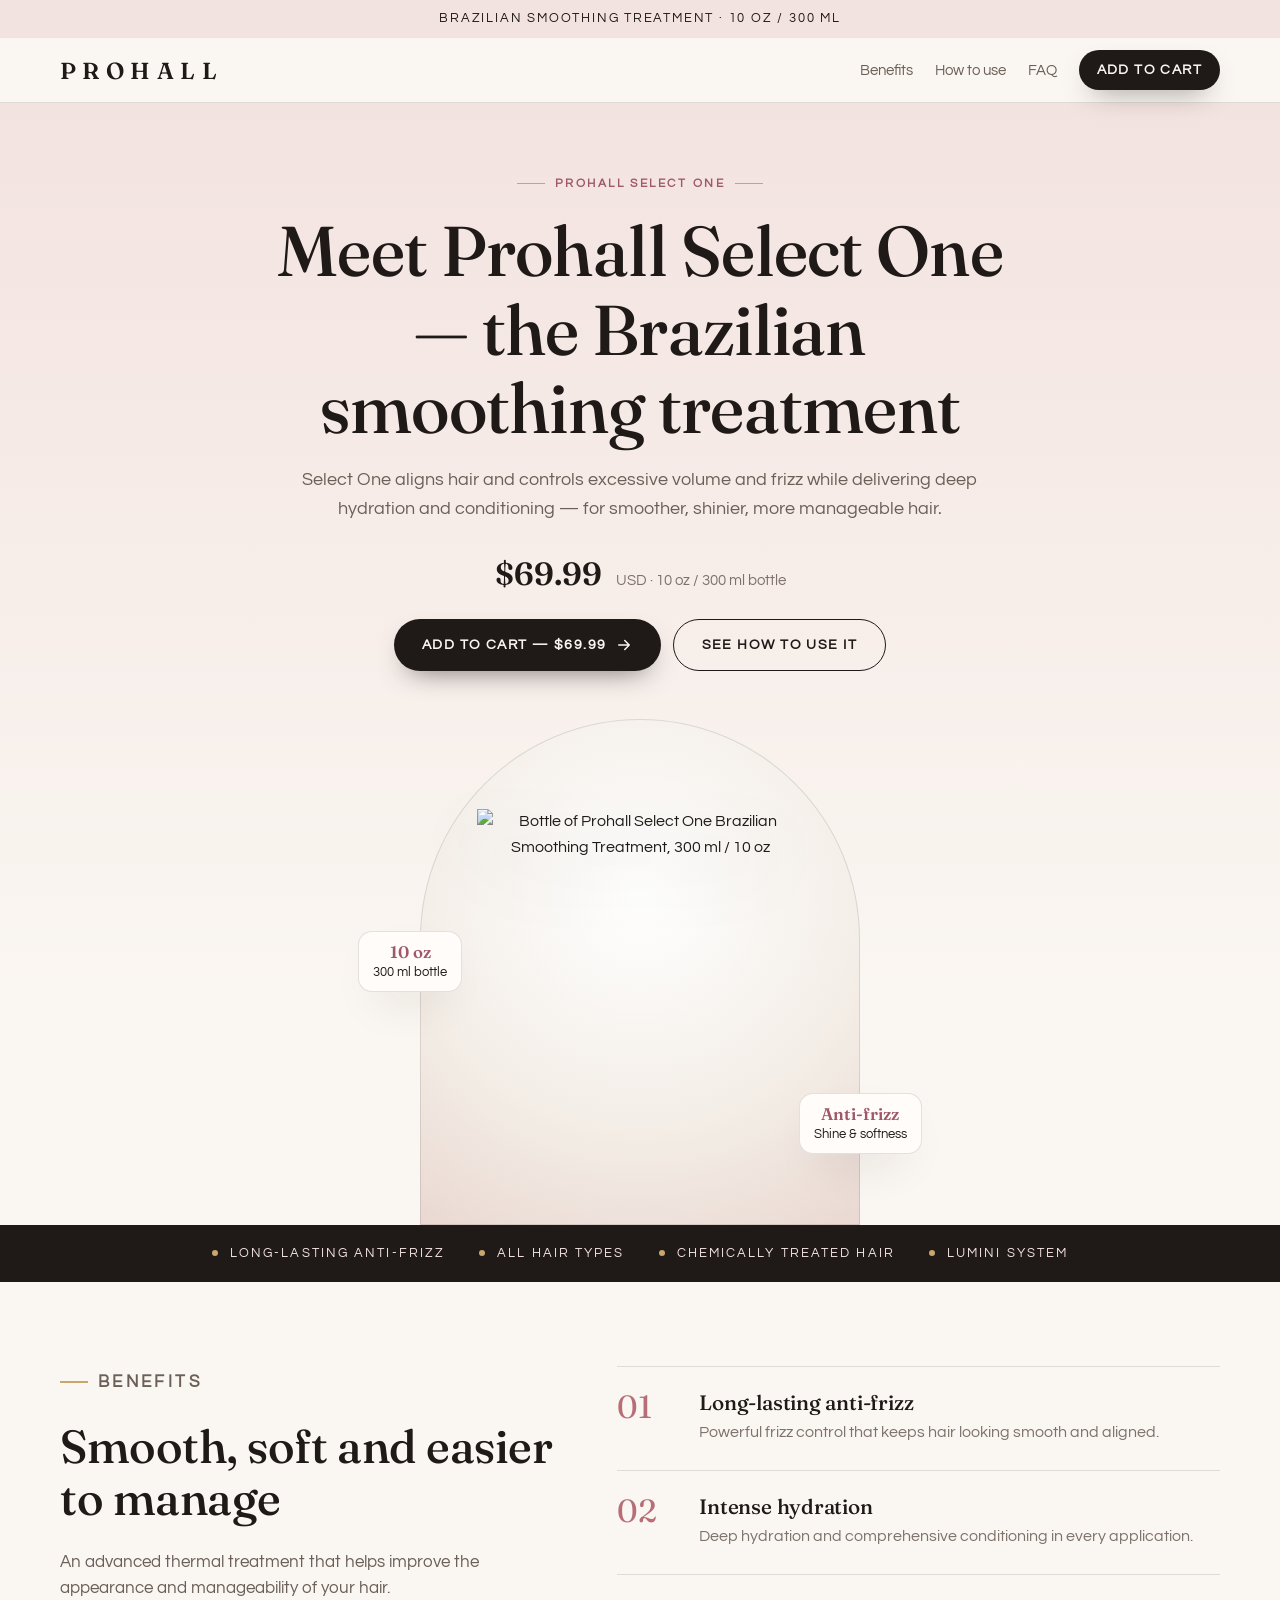
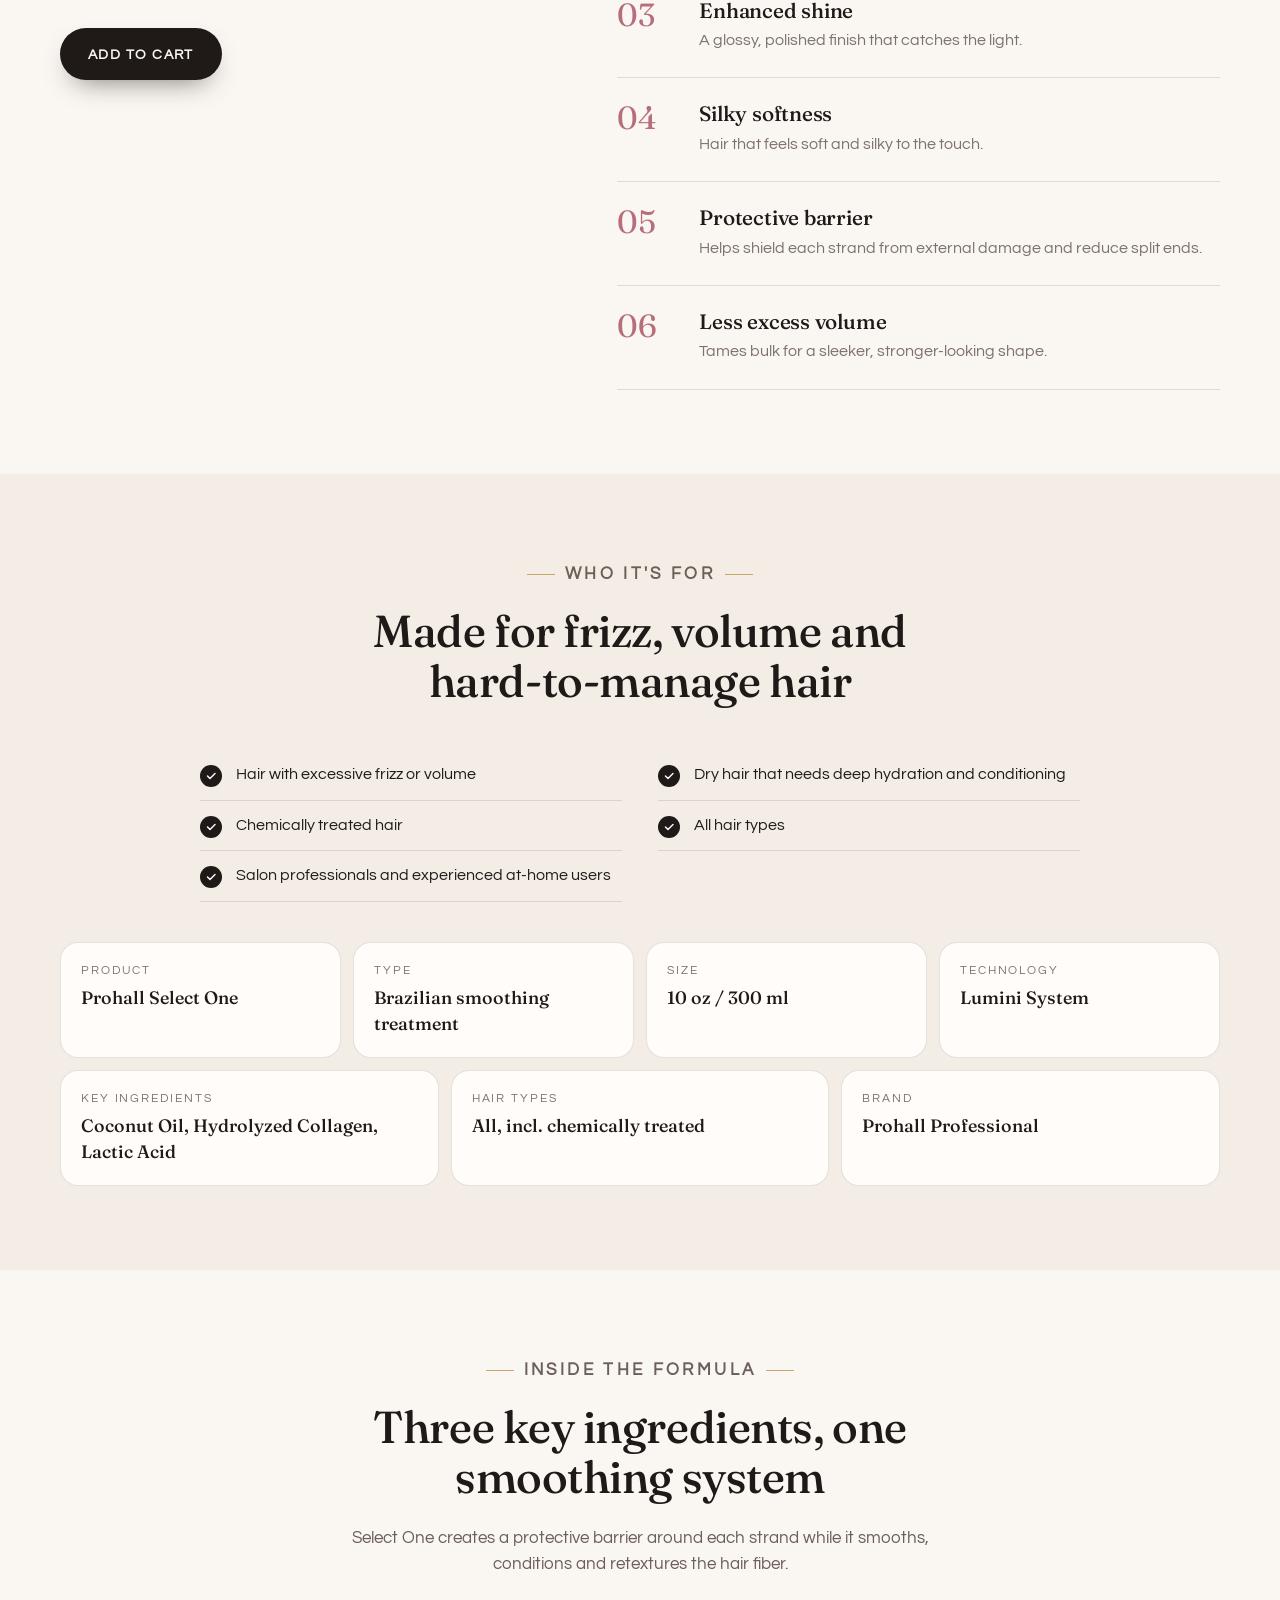
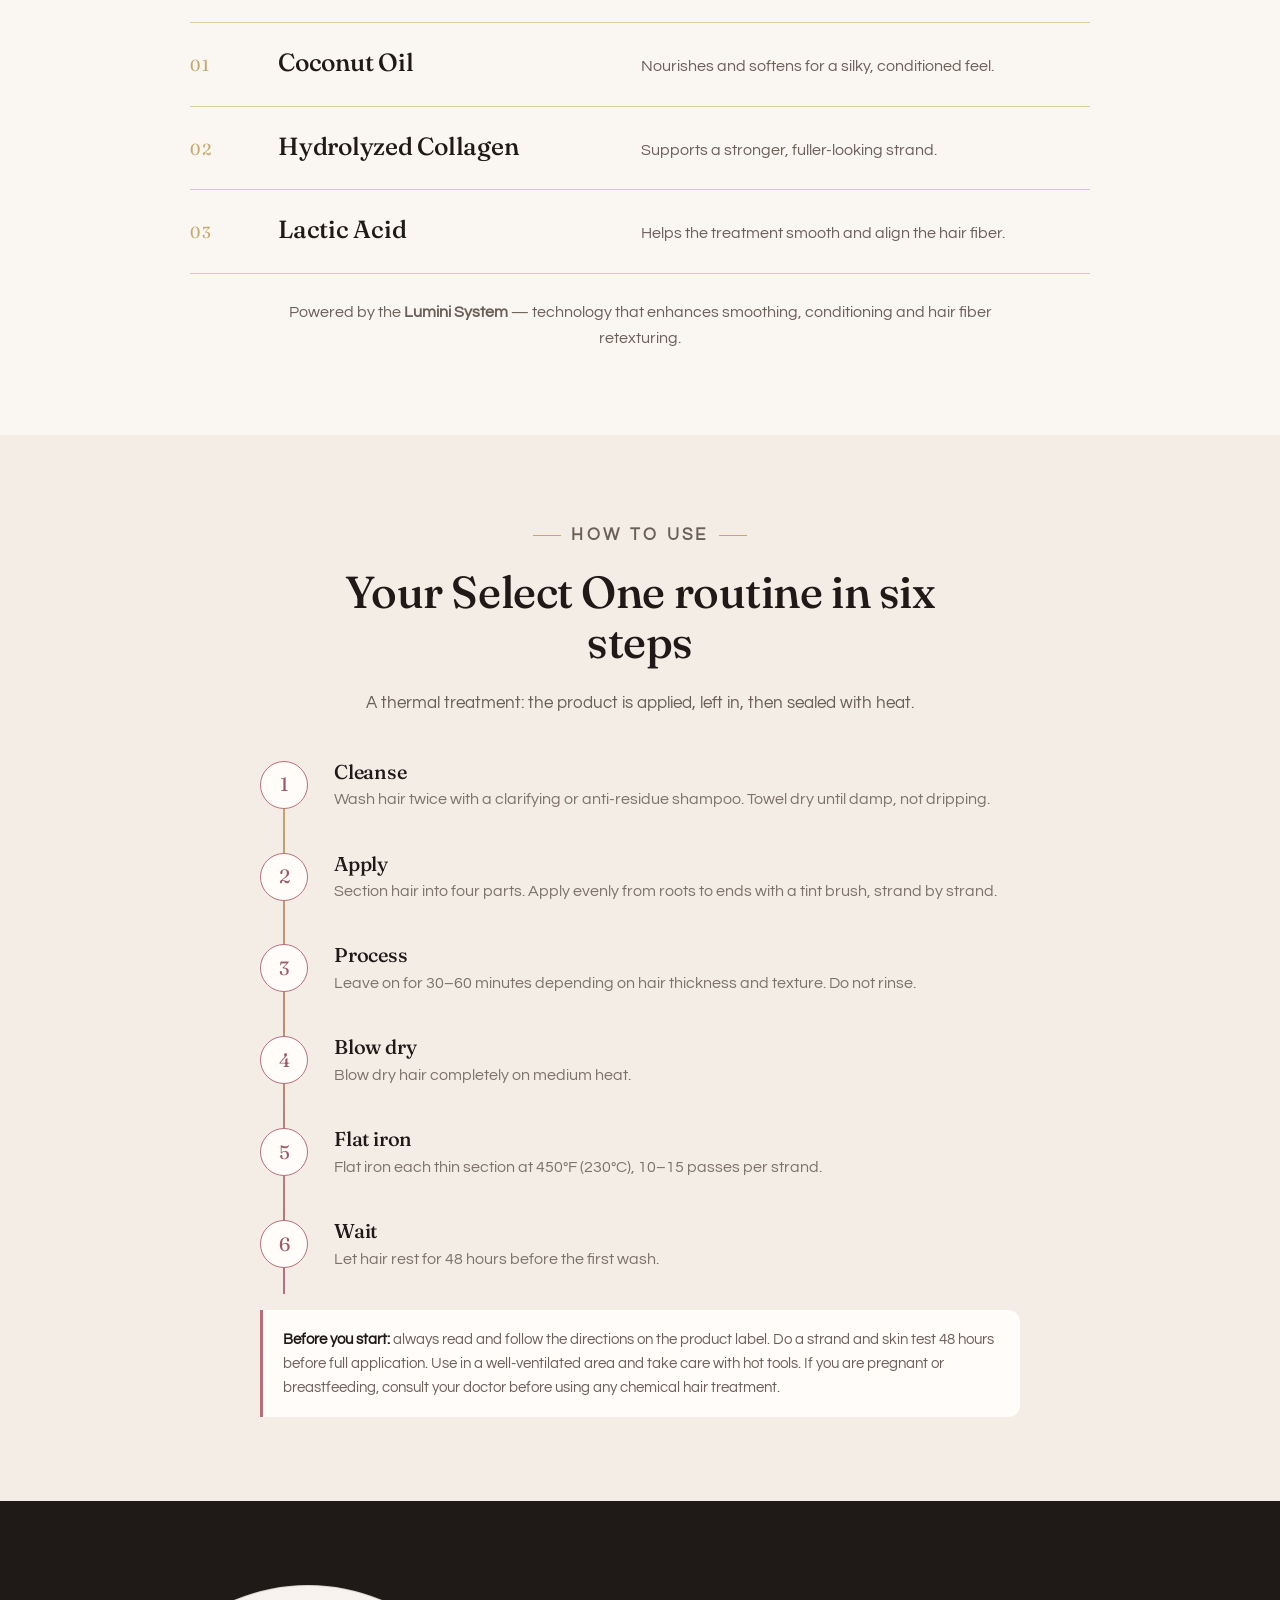
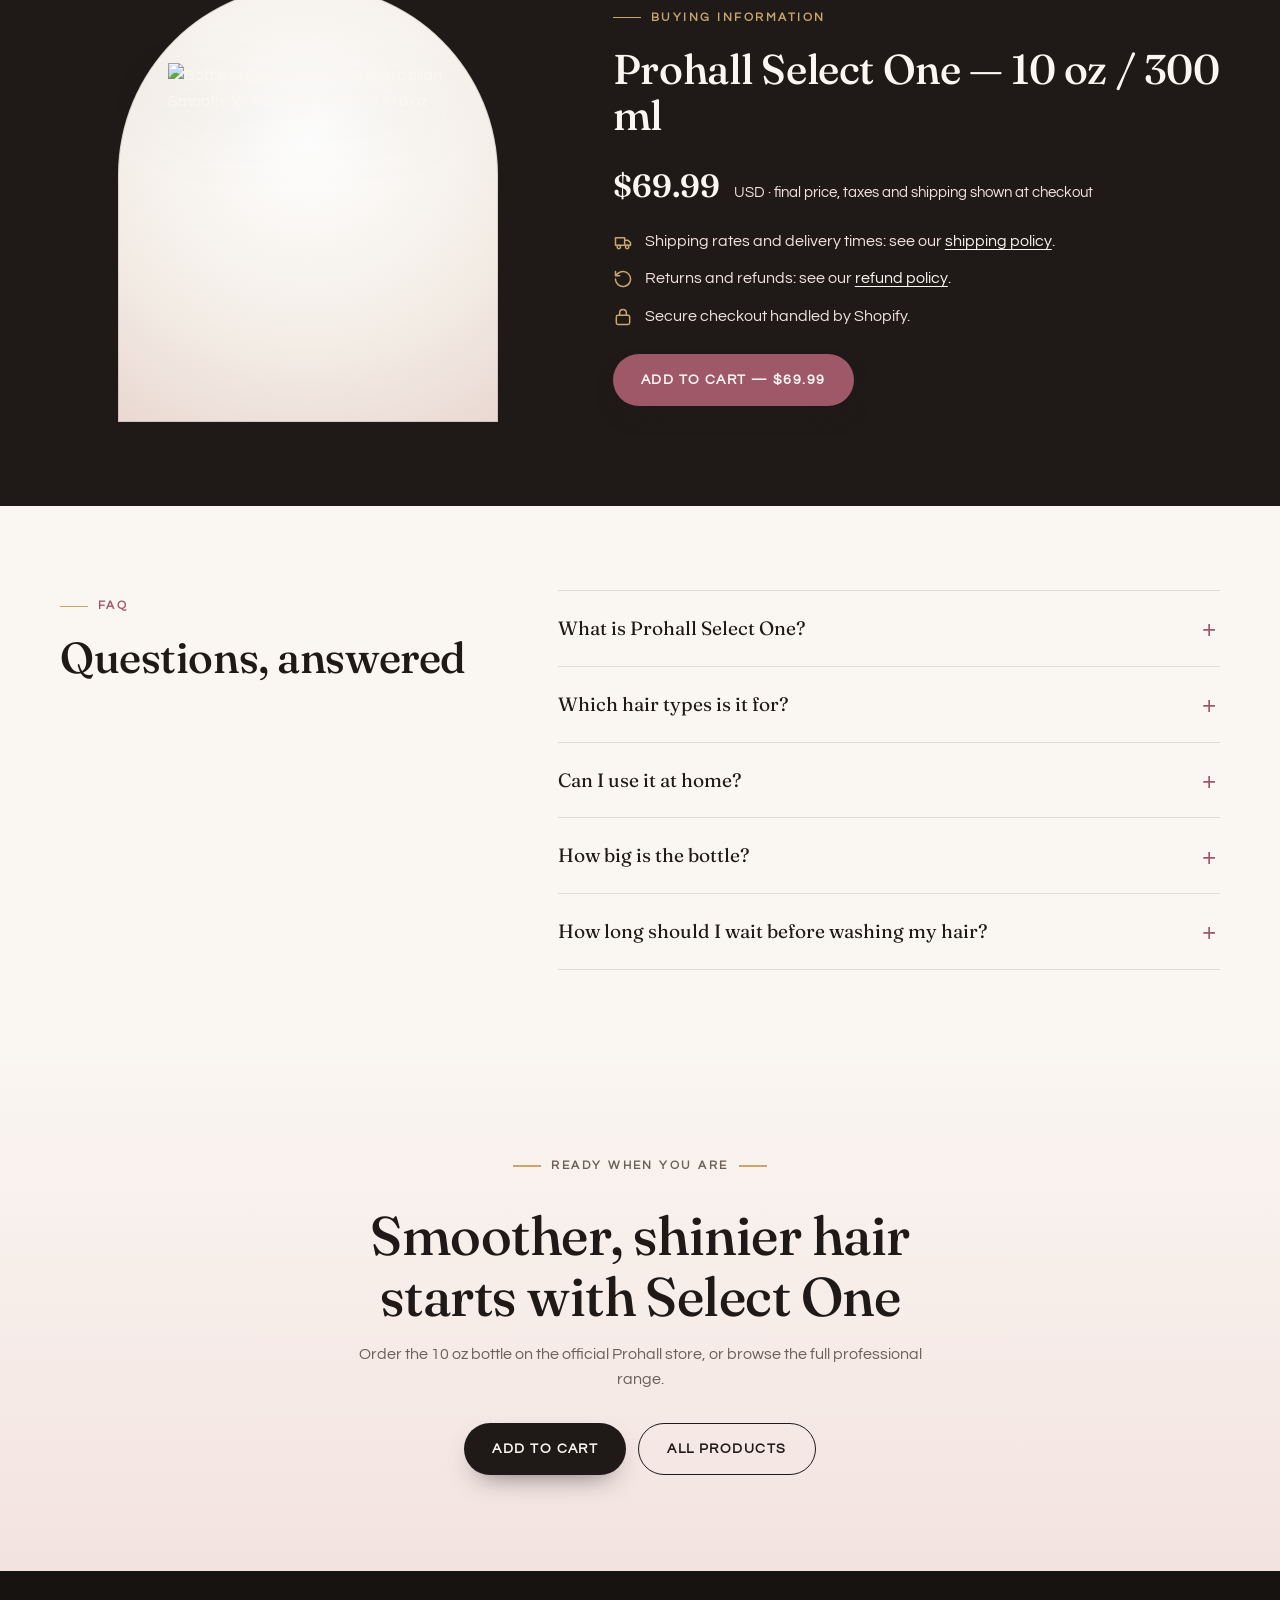
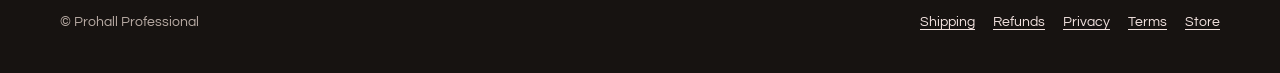
==== commit bc200207: "Add Meta Pixel and make every shop button add to cart - Meta Pixel 1762938528379464: PageView + View" ====
--- a/select-one/v1/b/index.html
+++ b/select-one/v1/b/index.html
@@ -13,8 +13,32 @@
   <link rel="preload" as="image" href="https://cdn.shopify.com/s/files/1/0581/4065/5793/files/select-one-300ml-02.png?v=1778501764&width=900">
   <link rel="stylesheet" href="../assets/styles.css">
   <link rel="stylesheet" href="../assets/styles-b.css">
+  <!-- Meta Pixel 1762938528379464: PageView + ViewContent on load, AddToCart on add-to-cart clicks.
+       Purchase is sent by Shopify's Meta integration at checkout, never from this page. -->
+  <script>
+  !function(f,b,e,v,n,t,s){if(f.fbq)return;n=f.fbq=function(){n.callMethod?
+  n.callMethod.apply(n,arguments):n.queue.push(arguments)};if(!f._fbq)f._fbq=n;
+  n.push=n;n.loaded=!0;n.version='2.0';n.queue=[];t=b.createElement(e);t.async=!0;
+  t.src=v;s=b.getElementsByTagName(e)[0];s.parentNode.insertBefore(t,s)}(window,
+  document,'script','https://connect.facebook.net/en_US/fbevents.js');
+  fbq('init', '1762938528379464');
+  fbq('track', 'PageView');
+  (function () {
+    var P = {"ids": ["44396030230705"], "prices": {"44396030230705": 69.99}, "value": 69.99, "name": "Prohall Select One", "page": "select-one-v1-b", "variant": "B"};
+    var base = { content_type: 'product', content_name: P.name, currency: 'USD', landing_page: P.page, landing_variant: P.variant };
+    fbq('track', 'ViewContent', Object.assign({ content_ids: P.ids, value: P.value }, base));
+    document.addEventListener('click', function (e) {
+      var a = e.target && e.target.closest ? e.target.closest('a[href*="/cart/"]') : null;
+      var m = a && a.getAttribute('href').match(/\/cart\/(\d+):(\d+)/);
+      if (!m) return;
+      var qty = Number(m[2]);
+      fbq('track', 'AddToCart', Object.assign({ content_ids: [m[1]], num_items: qty, value: (P.prices[m[1]] || P.value) * qty }, base));
+    }, true);
+  })();
+  </script>
 </head>
 <body class="b">
+  <noscript><img height="1" width="1" style="display:none" alt="" src="https://www.facebook.com/tr?id=1762938528379464&amp;ev=PageView&amp;noscript=1"></noscript>
   <a class="skip" href="#main">Skip to content</a>
 
   <div class="announce b-announce">Brazilian smoothing treatment · 10 oz / 300 ml</div>
@@ -26,7 +50,7 @@
         <a class="hide-sm" href="#benefits">Benefits</a>
         <a class="hide-sm" href="#how-to-use">How to use</a>
         <a class="hide-sm" href="#faq">FAQ</a>
-        <a class="btn btn-primary" href="https://shop.prohall.ai/products/prohall-select-one">Shop now</a>
+        <a class="btn btn-primary" href="https://shop.prohall.ai/cart/44396030230705:1">Add to cart</a>
       </nav>
     </div>
   </header>
@@ -44,8 +68,8 @@
           <span class="price-note">USD &middot; 10 oz / 300 ml bottle</span>
         </div>
         <div class="cta-row">
-          <a class="btn btn-primary" href="https://shop.prohall.ai/products/prohall-select-one">
-            Shop Select One
+          <a class="btn btn-primary" href="https://shop.prohall.ai/cart/44396030230705:1">
+            Add to cart &mdash; $69.99
             <svg viewBox="0 0 24 24" fill="none" stroke="currentColor" stroke-width="2" stroke-linecap="round" stroke-linejoin="round" aria-hidden="true"><path d="M5 12h14M13 6l6 6-6 6"/></svg>
           </a>
           <a class="btn btn-ghost" href="#how-to-use">See how to use it</a>
@@ -66,7 +90,7 @@
           <p class="eyebrow">Benefits</p>
           <h2 id="benefits-title">Smooth, soft and easier to manage</h2>
           <p>An advanced thermal treatment that helps improve the appearance and manageability of your hair.</p>
-          <a class="btn btn-primary" href="https://shop.prohall.ai/products/prohall-select-one">Shop Select One</a>
+          <a class="btn btn-primary" href="https://shop.prohall.ai/cart/44396030230705:1">Add to cart</a>
         </div>
         <ol class="b-list">
             <li><h3>Long-lasting anti-frizz</h3><p>Powerful frizz control that keeps hair looking smooth and aligned.</p></li>
@@ -172,8 +196,7 @@
             </li>
           </ul>
           <div class="cta-row">
-            <a class="btn btn-primary" href="https://shop.prohall.ai/cart/44396030230705:1">Buy now &mdash; $69.99</a>
-              <a class="btn btn-ghost" href="https://shop.prohall.ai/products/prohall-select-one">View product page</a>
+            <a class="btn btn-primary" href="https://shop.prohall.ai/cart/44396030230705:1">Add to cart &mdash; $69.99</a>
           </div>
         </div>
       </div>
@@ -185,7 +208,6 @@
         <div>
           <p class="eyebrow">FAQ</p>
           <h2 id="faq-title">Questions, answered</h2>
-          <p style="color:var(--cocoa)">More help: see the <a href="https://shop.prohall.ai/products/prohall-select-one">product page</a> on the Prohall store.</p>
         </div>
         <div class="faq">
             <details>
@@ -219,7 +241,7 @@
         <h2 id="final-title">Smoother, shinier hair starts with Select One</h2>
         <p>Order the 10 oz bottle on the official Prohall store, or browse the full professional range.</p>
         <div class="cta-row">
-          <a class="btn btn-primary" href="https://shop.prohall.ai/products/prohall-select-one">Shop Select One</a>
+          <a class="btn btn-primary" href="https://shop.prohall.ai/cart/44396030230705:1">Add to cart</a>
           <a class="btn btn-ghost" href="https://shop.prohall.ai/collections/all">All products</a>
         </div>
       </div>
@@ -241,13 +263,10 @@
 
   <div class="sticky-buy">
     <span class="s-name"><strong>Select One</strong>$69.99 &middot; 10 oz</span>
-    <a class="btn btn-primary" href="https://shop.prohall.ai/products/prohall-select-one">Shop now</a>
+    <a class="btn btn-primary" href="https://shop.prohall.ai/cart/44396030230705:1">Add to cart</a>
   </div>
 
-  <!-- Split tracking: replace this tag with the EXACT one copied from
-       Split -> New run -> Install tracking. Same tag on A and B. -->
-  <script defer src="https://YOUR-TOOL-DOMAIN/external-landing.js"
-    data-split-experiment="EXPERIMENT-ID-FROM-DASHBOARD"
-    data-split-storefront="shop.prohall.ai"></script>
+  <!-- Split tracking (from Split -> New run -> Install tracking). Same tag on A and B. -->
+  <script defer src="https://split-ivory-one.vercel.app/external-landing.js" data-split-experiment="select-one-ed4a1070" data-split-storefront="shop.prohall.ai"></script>
 </body>
 </html>
